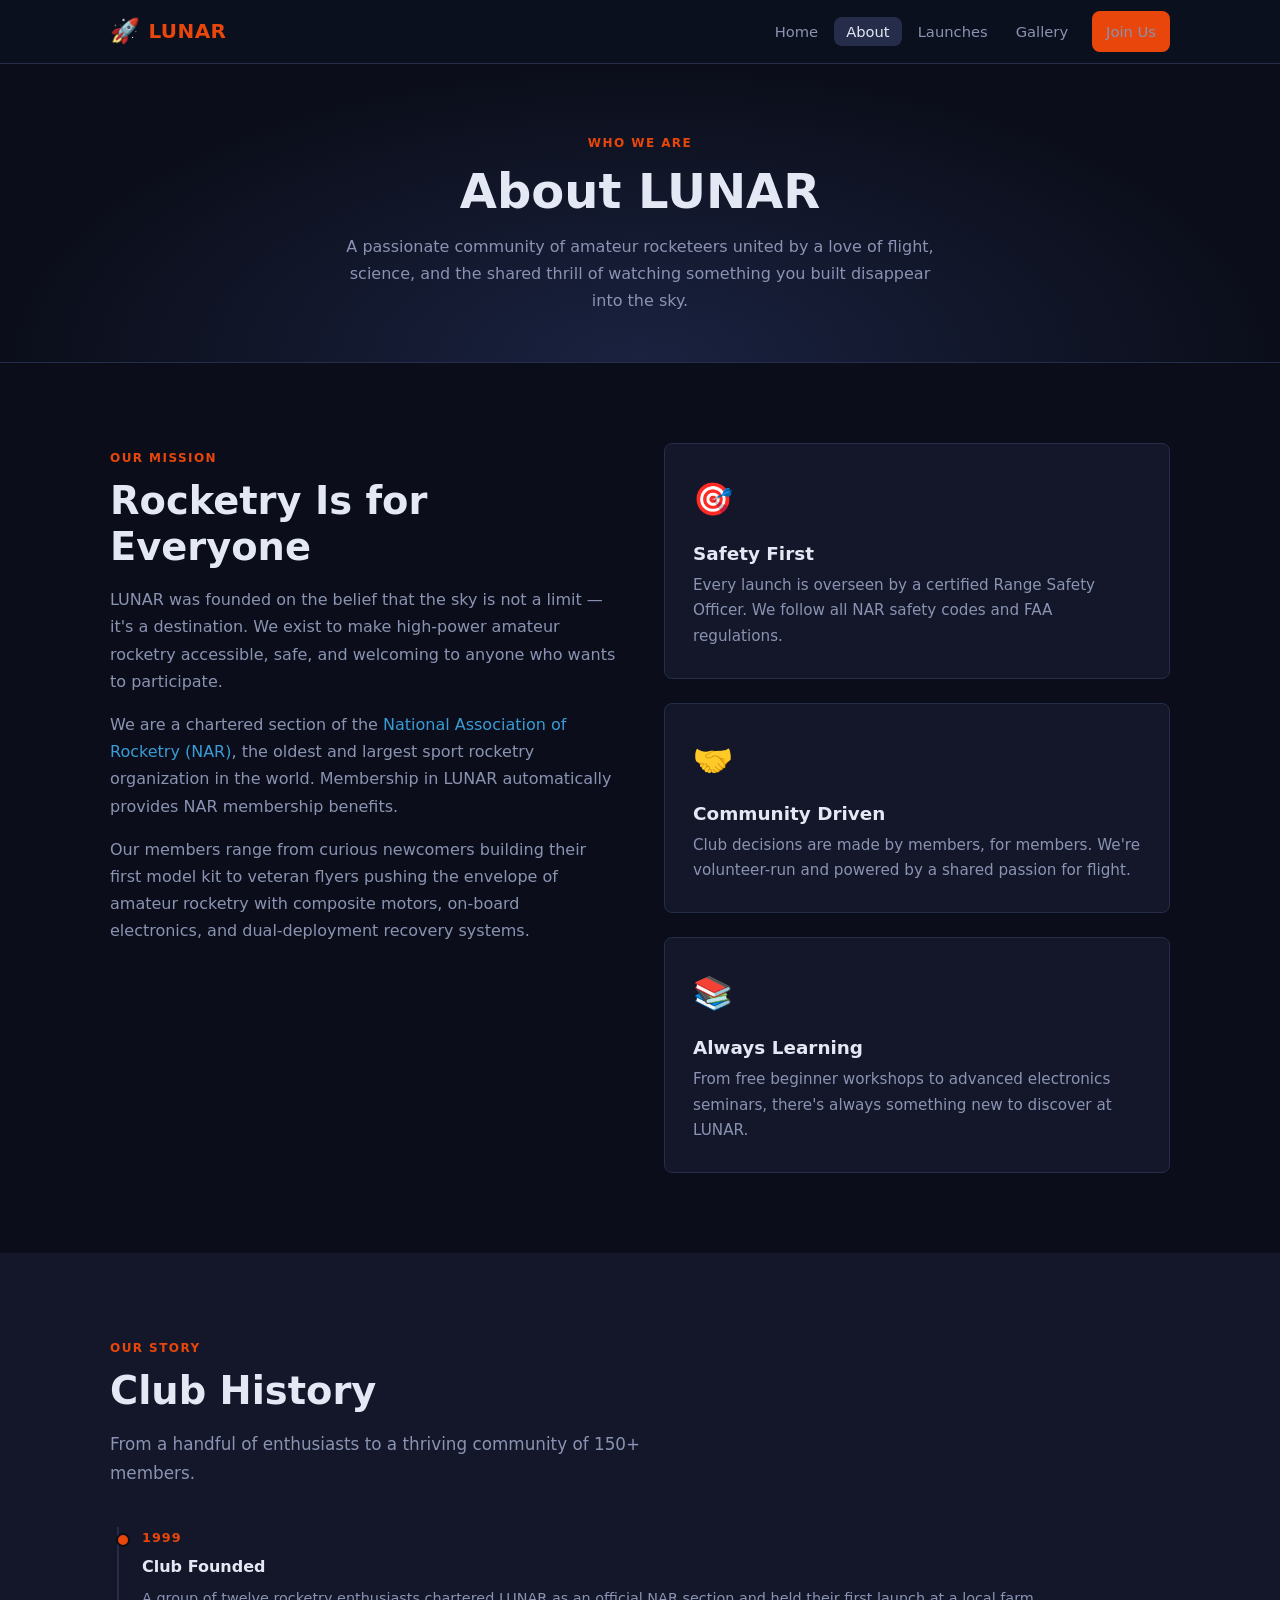
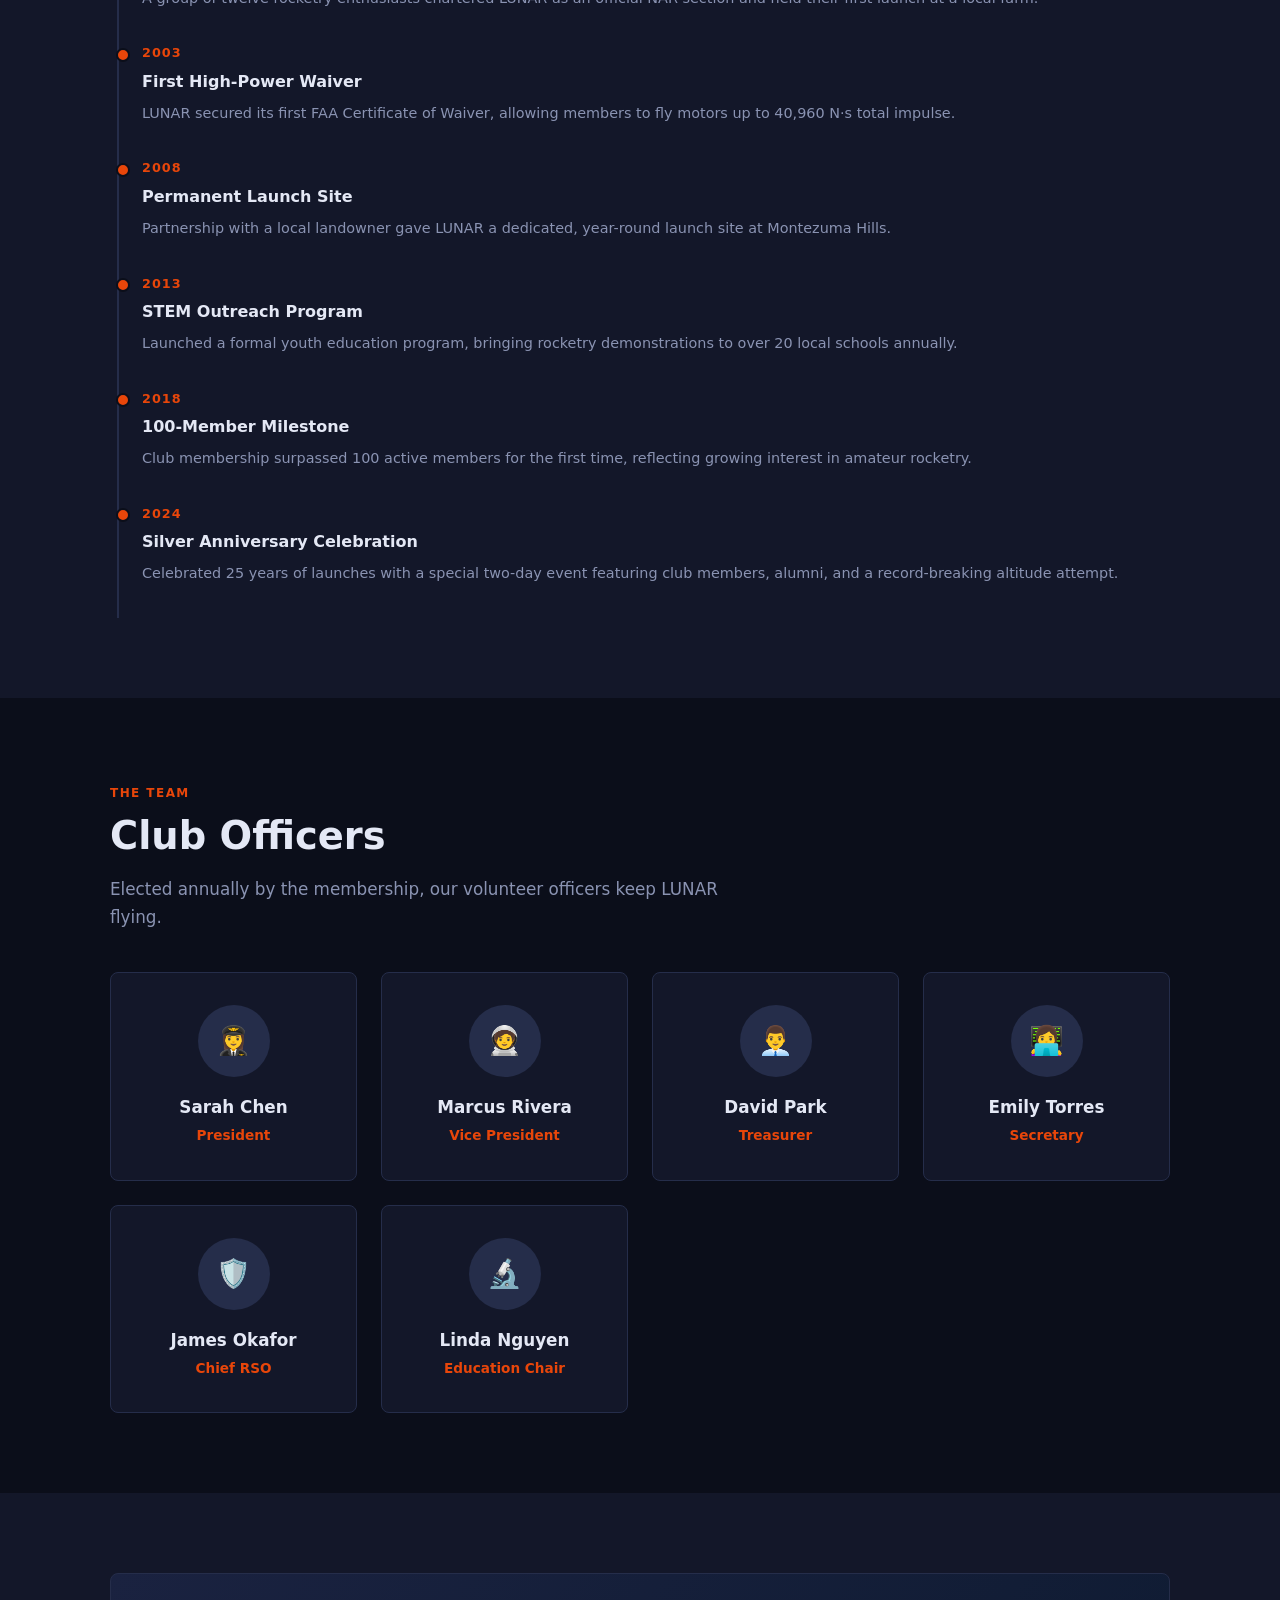
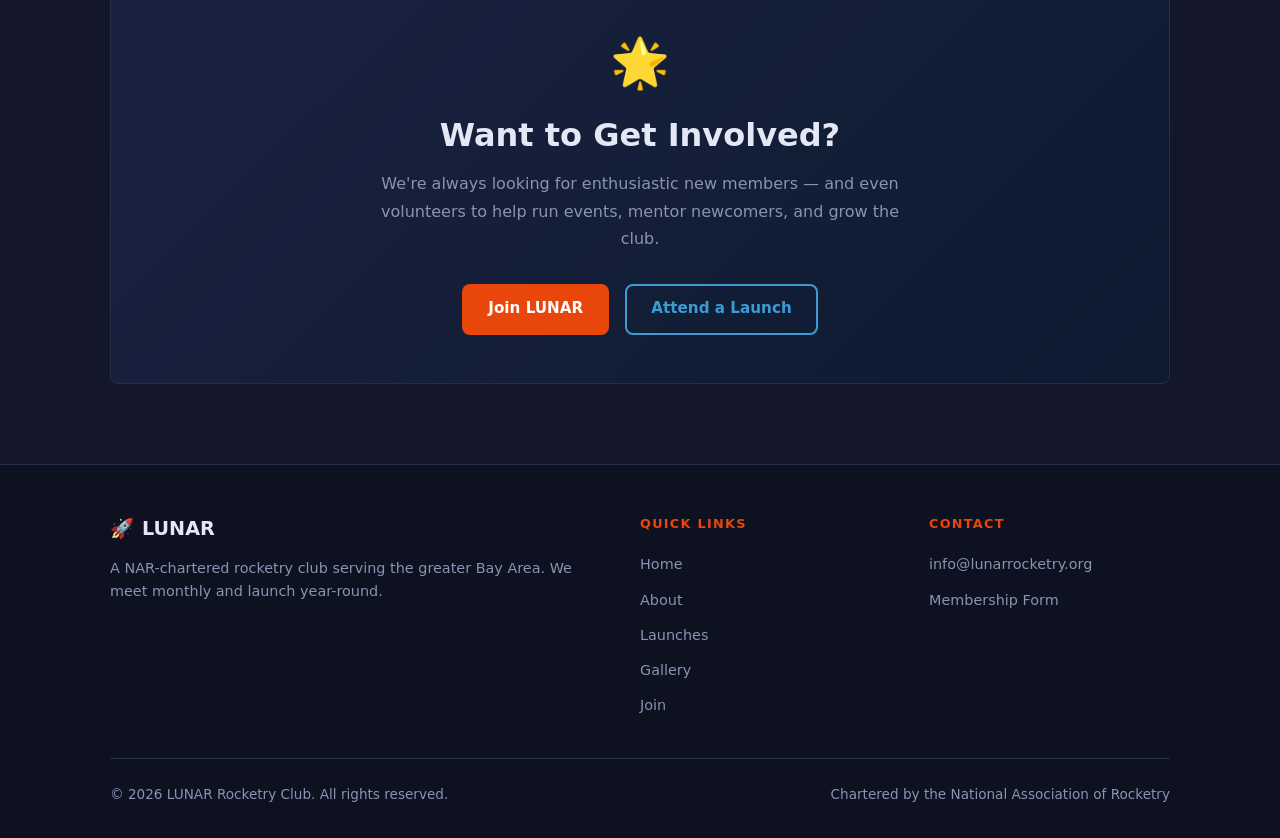
==== about.html @ 031c2997 "Add complete GitHub Pages website for LUNAR rocketry club Agent-Logs-Url: https://github.com/Fremont" ====
<!DOCTYPE html>
<html lang="en">
<head>
  <meta charset="UTF-8" />
  <meta name="viewport" content="width=device-width, initial-scale=1.0" />
  <title>About – LUNAR Rocketry Club</title>
  <meta name="description" content="Learn about the history, mission, and leadership of LUNAR, a NAR-chartered amateur rocketry club." />
  <link rel="stylesheet" href="css/style.css" />
</head>
<body>

<!-- ===== Navigation ===== -->
<nav class="nav" role="navigation" aria-label="Main navigation">
  <div class="container nav__inner">
    <a href="index.html" class="nav__logo">
      <span class="nav__logo-icon">🚀</span>
      <span>LUN<span>AR</span></span>
    </a>
    <button class="nav__hamburger" aria-label="Toggle menu" aria-expanded="false">
      <span></span><span></span><span></span>
    </button>
    <ul class="nav__links" role="list">
      <li><a href="index.html"    class="nav__link">Home</a></li>
      <li><a href="about.html"    class="nav__link nav__link--active">About</a></li>
      <li><a href="launches.html" class="nav__link">Launches</a></li>
      <li><a href="gallery.html"  class="nav__link">Gallery</a></li>
      <li><a href="join.html"     class="nav__link nav__cta btn btn--primary">Join Us</a></li>
    </ul>
  </div>
</nav>

<div class="page-wrapper">

  <!-- ===== Page Header ===== -->
  <header class="page-header">
    <div class="container">
      <p class="section-label">Who We Are</p>
      <h1 class="page-header__title">About LUNAR</h1>
      <p class="page-header__subtitle">
        A passionate community of amateur rocketeers united by a love of flight,
        science, and the shared thrill of watching something you built disappear
        into the sky.
      </p>
    </div>
  </header>

  <!-- ===== Mission ===== -->
  <section class="section">
    <div class="container">
      <div style="display:grid;grid-template-columns:repeat(auto-fit,minmax(280px,1fr));gap:3rem;align-items:start">
        <div>
          <p class="section-label">Our Mission</p>
          <h2 class="section-title">Rocketry Is for Everyone</h2>
          <p style="color:var(--color-muted);margin-bottom:1rem">
            LUNAR was founded on the belief that the sky is not a limit — it's
            a destination. We exist to make high-power amateur rocketry accessible,
            safe, and welcoming to anyone who wants to participate.
          </p>
          <p style="color:var(--color-muted);margin-bottom:1rem">
            We are a chartered section of the
            <a href="https://www.nar.org" target="_blank" rel="noopener">National Association of Rocketry (NAR)</a>,
            the oldest and largest sport rocketry organization in the world.
            Membership in LUNAR automatically provides NAR membership benefits.
          </p>
          <p style="color:var(--color-muted)">
            Our members range from curious newcomers building their first model kit
            to veteran flyers pushing the envelope of amateur rocketry with composite
            motors, on-board electronics, and dual-deployment recovery systems.
          </p>
        </div>
        <div>
          <div class="cards-grid" style="grid-template-columns:1fr">
            <div class="card">
              <div class="card__icon">🎯</div>
              <h3 class="card__title">Safety First</h3>
              <p class="card__text">Every launch is overseen by a certified Range Safety Officer. We follow all NAR safety codes and FAA regulations.</p>
            </div>
            <div class="card">
              <div class="card__icon">🤝</div>
              <h3 class="card__title">Community Driven</h3>
              <p class="card__text">Club decisions are made by members, for members. We're volunteer-run and powered by a shared passion for flight.</p>
            </div>
            <div class="card">
              <div class="card__icon">📚</div>
              <h3 class="card__title">Always Learning</h3>
              <p class="card__text">From free beginner workshops to advanced electronics seminars, there's always something new to discover at LUNAR.</p>
            </div>
          </div>
        </div>
      </div>
    </div>
  </section>

  <!-- ===== History ===== -->
  <section class="section section--alt">
    <div class="container">
      <p class="section-label">Our Story</p>
      <h2 class="section-title">Club History</h2>
      <p class="section-subtitle">From a handful of enthusiasts to a thriving community of 150+ members.</p>

      <div class="timeline">
        <div class="timeline-item">
          <div class="timeline-item__year">1999</div>
          <div class="timeline-item__title">Club Founded</div>
          <div class="timeline-item__text">A group of twelve rocketry enthusiasts chartered LUNAR as an official NAR section and held their first launch at a local farm.</div>
        </div>
        <div class="timeline-item">
          <div class="timeline-item__year">2003</div>
          <div class="timeline-item__title">First High-Power Waiver</div>
          <div class="timeline-item__text">LUNAR secured its first FAA Certificate of Waiver, allowing members to fly motors up to 40,960 N·s total impulse.</div>
        </div>
        <div class="timeline-item">
          <div class="timeline-item__year">2008</div>
          <div class="timeline-item__title">Permanent Launch Site</div>
          <div class="timeline-item__text">Partnership with a local landowner gave LUNAR a dedicated, year-round launch site at Montezuma Hills.</div>
        </div>
        <div class="timeline-item">
          <div class="timeline-item__year">2013</div>
          <div class="timeline-item__title">STEM Outreach Program</div>
          <div class="timeline-item__text">Launched a formal youth education program, bringing rocketry demonstrations to over 20 local schools annually.</div>
        </div>
        <div class="timeline-item">
          <div class="timeline-item__year">2018</div>
          <div class="timeline-item__title">100-Member Milestone</div>
          <div class="timeline-item__text">Club membership surpassed 100 active members for the first time, reflecting growing interest in amateur rocketry.</div>
        </div>
        <div class="timeline-item">
          <div class="timeline-item__year">2024</div>
          <div class="timeline-item__title">Silver Anniversary Celebration</div>
          <div class="timeline-item__text">Celebrated 25 years of launches with a special two-day event featuring club members, alumni, and a record-breaking altitude attempt.</div>
        </div>
      </div>
    </div>
  </section>

  <!-- ===== Leadership ===== -->
  <section class="section">
    <div class="container">
      <p class="section-label">The Team</p>
      <h2 class="section-title">Club Officers</h2>
      <p class="section-subtitle">Elected annually by the membership, our volunteer officers keep LUNAR flying.</p>

      <div class="team-grid">
        <div class="team-card">
          <div class="team-card__avatar">👩‍✈️</div>
          <div class="team-card__name">Sarah Chen</div>
          <div class="team-card__role">President</div>
        </div>
        <div class="team-card">
          <div class="team-card__avatar">🧑‍🚀</div>
          <div class="team-card__name">Marcus Rivera</div>
          <div class="team-card__role">Vice President</div>
        </div>
        <div class="team-card">
          <div class="team-card__avatar">👨‍💼</div>
          <div class="team-card__name">David Park</div>
          <div class="team-card__role">Treasurer</div>
        </div>
        <div class="team-card">
          <div class="team-card__avatar">👩‍💻</div>
          <div class="team-card__name">Emily Torres</div>
          <div class="team-card__role">Secretary</div>
        </div>
        <div class="team-card">
          <div class="team-card__avatar">🛡️</div>
          <div class="team-card__name">James Okafor</div>
          <div class="team-card__role">Chief RSO</div>
        </div>
        <div class="team-card">
          <div class="team-card__avatar">🔬</div>
          <div class="team-card__name">Linda Nguyen</div>
          <div class="team-card__role">Education Chair</div>
        </div>
      </div>
    </div>
  </section>

  <!-- ===== Join CTA ===== -->
  <section class="section section--alt">
    <div class="container">
      <div class="cta-box">
        <div style="font-size:3rem;margin-bottom:0.75rem">🌟</div>
        <h2 class="cta-box__title">Want to Get Involved?</h2>
        <p class="cta-box__text">
          We're always looking for enthusiastic new members — and even volunteers
          to help run events, mentor newcomers, and grow the club.
        </p>
        <div style="display:flex;gap:1rem;justify-content:center;flex-wrap:wrap">
          <a href="join.html"     class="btn btn--primary">Join LUNAR</a>
          <a href="launches.html" class="btn btn--outline">Attend a Launch</a>
        </div>
      </div>
    </div>
  </section>

</div><!-- /.page-wrapper -->

<!-- ===== Footer ===== -->
<footer class="footer">
  <div class="container">
    <div class="footer__grid">
      <div>
        <div class="footer__brand-name">🚀 <span>LUNAR</span></div>
        <p class="footer__brand-desc">
          A NAR-chartered rocketry club serving the greater Bay Area.
          We meet monthly and launch year-round.
        </p>
      </div>
      <div>
        <p class="footer__heading">Quick Links</p>
        <ul class="footer__links">
          <li><a href="index.html"    class="footer__link">Home</a></li>
          <li><a href="about.html"    class="footer__link">About</a></li>
          <li><a href="launches.html" class="footer__link">Launches</a></li>
          <li><a href="gallery.html"  class="footer__link">Gallery</a></li>
          <li><a href="join.html"     class="footer__link">Join</a></li>
        </ul>
      </div>
      <div>
        <p class="footer__heading">Contact</p>
        <ul class="footer__links">
          <li><a href="mailto:info@lunarrocketry.org" class="footer__link">info@lunarrocketry.org</a></li>
          <li><a href="join.html" class="footer__link">Membership Form</a></li>
        </ul>
      </div>
    </div>
    <div class="footer__bottom">
      <p class="footer__copy">&copy; 2026 LUNAR Rocketry Club. All rights reserved.</p>
      <p class="footer__nar">Chartered by the <a href="https://www.nar.org" target="_blank" rel="noopener">National Association of Rocketry</a></p>
    </div>
  </div>
</footer>

<script src="js/main.js"></script>
</body>
</html>
---- css/style.css ----
/* =====================================================
   LUNAR Rocketry Club – Main Stylesheet
   ===================================================== */

/* ---------- CSS Custom Properties ---------- */
:root {
  --color-bg: #0b0e1a;
  --color-bg-card: #131729;
  --color-bg-nav: #0d1120;
  --color-accent: #e8460a;
  --color-accent-light: #ff6a35;
  --color-sky: #3a9bd5;
  --color-text: #e4e8f5;
  --color-muted: #8a93b2;
  --color-border: #252d4a;
  --font-heading: 'Segoe UI', system-ui, sans-serif;
  --font-body: 'Segoe UI', system-ui, sans-serif;
  --nav-height: 64px;
  --max-width: 1100px;
  --radius: 8px;
  --transition: 0.25s ease;
}

/* ---------- Reset & Base ---------- */
*, *::before, *::after { box-sizing: border-box; margin: 0; padding: 0; }

html { scroll-behavior: smooth; }

body {
  background: var(--color-bg);
  color: var(--color-text);
  font-family: var(--font-body);
  line-height: 1.7;
  font-size: 1rem;
}

img { display: block; max-width: 100%; }
a { color: var(--color-sky); text-decoration: none; transition: color var(--transition); }
a:hover { color: var(--color-accent-light); }
ul { list-style: none; }

h1, h2, h3, h4 {
  font-family: var(--font-heading);
  line-height: 1.2;
  font-weight: 700;
}

/* ---------- Utility ---------- */
.container { max-width: var(--max-width); margin-inline: auto; padding-inline: 1.25rem; }
.sr-only { position: absolute; width: 1px; height: 1px; overflow: hidden; clip: rect(0,0,0,0); white-space: nowrap; }
.section { padding: 5rem 0; }
.section--alt { background: var(--color-bg-card); }

.section-label {
  display: inline-block;
  font-size: 0.75rem;
  font-weight: 700;
  letter-spacing: 0.12em;
  text-transform: uppercase;
  color: var(--color-accent);
  margin-bottom: 0.6rem;
}

.section-title {
  font-size: clamp(1.6rem, 4vw, 2.4rem);
  margin-bottom: 1rem;
}

.section-subtitle {
  font-size: 1.05rem;
  color: var(--color-muted);
  max-width: 620px;
  margin-bottom: 2.5rem;
}

/* ---------- Buttons ---------- */
.btn {
  display: inline-flex;
  align-items: center;
  gap: 0.4rem;
  padding: 0.65rem 1.5rem;
  border-radius: var(--radius);
  font-weight: 600;
  font-size: 0.95rem;
  transition: background var(--transition), color var(--transition), transform var(--transition);
  cursor: pointer;
  border: 2px solid transparent;
}

.btn--primary {
  background: var(--color-accent);
  color: #fff;
}
.btn--primary:hover { background: var(--color-accent-light); color: #fff; transform: translateY(-2px); }

.btn--outline {
  border-color: var(--color-sky);
  color: var(--color-sky);
  background: transparent;
}
.btn--outline:hover { background: var(--color-sky); color: var(--color-bg); transform: translateY(-2px); }

/* ---------- Navigation ---------- */
.nav {
  position: fixed;
  top: 0; left: 0; right: 0;
  height: var(--nav-height);
  background: rgba(13, 17, 32, 0.92);
  backdrop-filter: blur(10px);
  -webkit-backdrop-filter: blur(10px);
  border-bottom: 1px solid var(--color-border);
  z-index: 1000;
  display: flex;
  align-items: center;
}

.nav__inner {
  display: flex;
  align-items: center;
  justify-content: space-between;
  width: 100%;
}

.nav__logo {
  display: flex;
  align-items: center;
  gap: 0.5rem;
  font-weight: 800;
  font-size: 1.25rem;
  color: var(--color-text);
  letter-spacing: 0.02em;
}

.nav__logo-icon { font-size: 1.5rem; }
.nav__logo span { color: var(--color-accent); }

.nav__links {
  display: flex;
  gap: 0.25rem;
  align-items: center;
}

.nav__link {
  color: var(--color-muted);
  padding: 0.4rem 0.75rem;
  border-radius: var(--radius);
  font-size: 0.92rem;
  font-weight: 500;
  transition: color var(--transition), background var(--transition);
}
.nav__link:hover, .nav__link--active {
  color: var(--color-text);
  background: var(--color-border);
}

.nav__cta { margin-left: 0.5rem; }

.nav__hamburger {
  display: none;
  flex-direction: column;
  gap: 5px;
  background: none;
  border: none;
  cursor: pointer;
  padding: 0.5rem;
}
.nav__hamburger span {
  display: block;
  width: 22px;
  height: 2px;
  background: var(--color-text);
  border-radius: 2px;
  transition: transform var(--transition), opacity var(--transition);
}

.nav__hamburger.open span:nth-child(1) { transform: translateY(7px) rotate(45deg); }
.nav__hamburger.open span:nth-child(2) { opacity: 0; }
.nav__hamburger.open span:nth-child(3) { transform: translateY(-7px) rotate(-45deg); }

@media (max-width: 768px) {
  .nav__hamburger { display: flex; }
  .nav__links {
    display: none;
    position: absolute;
    top: var(--nav-height);
    left: 0; right: 0;
    background: var(--color-bg-nav);
    border-bottom: 1px solid var(--color-border);
    flex-direction: column;
    padding: 1rem;
    gap: 0.25rem;
  }
  .nav__links.open { display: flex; }
  .nav__link { width: 100%; padding: 0.65rem 1rem; }
  .nav__cta { margin-left: 0; width: 100%; text-align: center; }
}

/* ---------- Page wrapper ---------- */
.page-wrapper { padding-top: var(--nav-height); }

/* ---------- Hero ---------- */
.hero {
  position: relative;
  display: flex;
  align-items: center;
  min-height: calc(100vh - var(--nav-height));
  overflow: hidden;
  background: radial-gradient(ellipse at 60% 40%, #1a2240 0%, var(--color-bg) 70%);
}

.hero__stars {
  position: absolute;
  inset: 0;
  background-image:
    radial-gradient(1px 1px at 10% 15%, rgba(255,255,255,0.8) 0%, transparent 0%),
    radial-gradient(1px 1px at 25% 50%, rgba(255,255,255,0.6) 0%, transparent 0%),
    radial-gradient(1.5px 1.5px at 40% 10%, rgba(255,255,255,0.9) 0%, transparent 0%),
    radial-gradient(1px 1px at 55% 70%, rgba(255,255,255,0.7) 0%, transparent 0%),
    radial-gradient(1px 1px at 70% 30%, rgba(255,255,255,0.5) 0%, transparent 0%),
    radial-gradient(1.5px 1.5px at 80% 60%, rgba(255,255,255,0.8) 0%, transparent 0%),
    radial-gradient(1px 1px at 90% 20%, rgba(255,255,255,0.6) 0%, transparent 0%),
    radial-gradient(1px 1px at 15% 80%, rgba(255,255,255,0.5) 0%, transparent 0%),
    radial-gradient(1px 1px at 48% 88%, rgba(255,255,255,0.7) 0%, transparent 0%),
    radial-gradient(1px 1px at 65% 5%, rgba(255,255,255,0.9) 0%, transparent 0%),
    radial-gradient(1.5px 1.5px at 33% 35%, rgba(200,220,255,0.8) 0%, transparent 0%),
    radial-gradient(1px 1px at 75% 85%, rgba(255,255,255,0.6) 0%, transparent 0%);
  pointer-events: none;
}

.hero__content {
  position: relative;
  z-index: 1;
  max-width: 650px;
}

.hero__eyebrow {
  display: inline-flex;
  align-items: center;
  gap: 0.5rem;
  font-size: 0.85rem;
  font-weight: 600;
  letter-spacing: 0.1em;
  text-transform: uppercase;
  color: var(--color-accent);
  margin-bottom: 1.25rem;
}

.hero__title {
  font-size: clamp(2.4rem, 7vw, 4.5rem);
  font-weight: 900;
  line-height: 1.05;
  margin-bottom: 1.25rem;
}

.hero__title .highlight {
  background: linear-gradient(135deg, var(--color-accent), var(--color-sky));
  -webkit-background-clip: text;
  -webkit-text-fill-color: transparent;
  background-clip: text;
}

.hero__desc {
  font-size: 1.15rem;
  color: var(--color-muted);
  margin-bottom: 2rem;
  max-width: 520px;
}

.hero__actions { display: flex; gap: 1rem; flex-wrap: wrap; }

.hero__rocket {
  position: absolute;
  right: 5%;
  bottom: 10%;
  font-size: clamp(6rem, 15vw, 12rem);
  opacity: 0.12;
  animation: float 6s ease-in-out infinite;
  user-select: none;
  pointer-events: none;
}

@keyframes float {
  0%, 100% { transform: translateY(0) rotate(-15deg); }
  50% { transform: translateY(-30px) rotate(-15deg); }
}

/* ---------- Stats Bar ---------- */
.stats-bar {
  background: var(--color-bg-card);
  border-top: 1px solid var(--color-border);
  border-bottom: 1px solid var(--color-border);
  padding: 2.25rem 0;
}

.stats-bar__grid {
  display: grid;
  grid-template-columns: repeat(auto-fit, minmax(150px, 1fr));
  gap: 1.5rem;
  text-align: center;
}

.stat__number {
  font-size: 2.2rem;
  font-weight: 800;
  color: var(--color-accent);
  line-height: 1;
}

.stat__label {
  font-size: 0.85rem;
  color: var(--color-muted);
  margin-top: 0.25rem;
  text-transform: uppercase;
  letter-spacing: 0.08em;
}

/* ---------- Cards ---------- */
.cards-grid {
  display: grid;
  grid-template-columns: repeat(auto-fit, minmax(280px, 1fr));
  gap: 1.5rem;
}

.card {
  background: var(--color-bg-card);
  border: 1px solid var(--color-border);
  border-radius: var(--radius);
  padding: 1.75rem;
  transition: border-color var(--transition), transform var(--transition);
}

.card:hover { border-color: var(--color-accent); transform: translateY(-4px); }

.card__icon {
  font-size: 2rem;
  margin-bottom: 1rem;
}

.card__title {
  font-size: 1.15rem;
  margin-bottom: 0.5rem;
}

.card__text { color: var(--color-muted); font-size: 0.95rem; }

/* ---------- Events / Launch List ---------- */
.event-list { display: flex; flex-direction: column; gap: 1rem; }

.event-item {
  display: flex;
  gap: 1.25rem;
  background: var(--color-bg-card);
  border: 1px solid var(--color-border);
  border-radius: var(--radius);
  padding: 1.25rem 1.5rem;
  transition: border-color var(--transition);
}
.event-item:hover { border-color: var(--color-sky); }

.event-item__date {
  min-width: 60px;
  text-align: center;
  background: var(--color-border);
  border-radius: var(--radius);
  padding: 0.5rem 0.75rem;
  display: flex;
  flex-direction: column;
  align-items: center;
  justify-content: center;
}

.event-item__month {
  font-size: 0.7rem;
  font-weight: 700;
  letter-spacing: 0.1em;
  text-transform: uppercase;
  color: var(--color-accent);
}
.event-item__day {
  font-size: 1.75rem;
  font-weight: 800;
  line-height: 1;
  color: var(--color-text);
}

.event-item__body { flex: 1; }
.event-item__title { font-size: 1.05rem; font-weight: 600; margin-bottom: 0.25rem; }
.event-item__meta { font-size: 0.87rem; color: var(--color-muted); display: flex; gap: 1rem; flex-wrap: wrap; }

.badge {
  display: inline-block;
  padding: 0.18rem 0.65rem;
  border-radius: 999px;
  font-size: 0.75rem;
  font-weight: 600;
  letter-spacing: 0.05em;
}
.badge--green { background: rgba(34,197,94,0.15); color: #4ade80; }
.badge--blue  { background: rgba(58,155,213,0.15); color: #60b4e8; }
.badge--orange{ background: rgba(232,70,10,0.15);  color: var(--color-accent-light); }
.badge--gray  { background: rgba(138,147,178,0.15); color: var(--color-muted); }

/* ---------- Team Grid ---------- */
.team-grid {
  display: grid;
  grid-template-columns: repeat(auto-fit, minmax(200px, 1fr));
  gap: 1.5rem;
}

.team-card {
  background: var(--color-bg-card);
  border: 1px solid var(--color-border);
  border-radius: var(--radius);
  padding: 2rem 1.5rem;
  text-align: center;
  transition: border-color var(--transition), transform var(--transition);
}
.team-card:hover { border-color: var(--color-sky); transform: translateY(-4px); }

.team-card__avatar {
  width: 72px; height: 72px;
  border-radius: 50%;
  background: var(--color-border);
  margin: 0 auto 1rem;
  display: flex;
  align-items: center;
  justify-content: center;
  font-size: 1.75rem;
}

.team-card__name { font-size: 1.05rem; font-weight: 700; margin-bottom: 0.2rem; }
.team-card__role { font-size: 0.85rem; color: var(--color-accent); font-weight: 600; }

/* ---------- Gallery ---------- */
.gallery-grid {
  display: grid;
  grid-template-columns: repeat(auto-fill, minmax(260px, 1fr));
  gap: 1rem;
}

.gallery-item {
  aspect-ratio: 4/3;
  background: var(--color-bg-card);
  border: 1px solid var(--color-border);
  border-radius: var(--radius);
  overflow: hidden;
  display: flex;
  align-items: center;
  justify-content: center;
  font-size: 3rem;
  color: var(--color-border);
  transition: border-color var(--transition);
}
.gallery-item:hover { border-color: var(--color-sky); }

/* ---------- Join / CTA ---------- */
.cta-box {
  background: linear-gradient(135deg, #1a2240 0%, #0d1a30 100%);
  border: 1px solid var(--color-border);
  border-radius: var(--radius);
  padding: 3rem 2.5rem;
  text-align: center;
}

.cta-box__title { font-size: clamp(1.5rem, 4vw, 2rem); margin-bottom: 1rem; }
.cta-box__text { color: var(--color-muted); margin-bottom: 2rem; max-width: 540px; margin-inline: auto; }

/* ---------- Form ---------- */
.form { display: flex; flex-direction: column; gap: 1.25rem; max-width: 560px; }

.form-group { display: flex; flex-direction: column; gap: 0.4rem; }
.form-label { font-size: 0.9rem; font-weight: 600; color: var(--color-text); }

.form-input, .form-select, .form-textarea {
  background: var(--color-bg-card);
  border: 1px solid var(--color-border);
  border-radius: var(--radius);
  padding: 0.65rem 1rem;
  color: var(--color-text);
  font-family: inherit;
  font-size: 0.95rem;
  transition: border-color var(--transition);
  width: 100%;
}

.form-input:focus, .form-select:focus, .form-textarea:focus {
  outline: none;
  border-color: var(--color-sky);
}

.form-textarea { resize: vertical; min-height: 120px; }
.form-select option { background: var(--color-bg-card); }

/* ---------- Page Header ---------- */
.page-header {
  padding: 4rem 0 3rem;
  background: radial-gradient(ellipse at 50% 100%, #1a2240 0%, var(--color-bg) 70%);
  text-align: center;
  border-bottom: 1px solid var(--color-border);
}
.page-header__title { font-size: clamp(2rem, 5vw, 3rem); margin-bottom: 0.75rem; }
.page-header__subtitle { color: var(--color-muted); max-width: 600px; margin-inline: auto; }

/* ---------- Accordion ---------- */
.accordion { border: 1px solid var(--color-border); border-radius: var(--radius); overflow: hidden; }
.accordion-item { border-bottom: 1px solid var(--color-border); }
.accordion-item:last-child { border-bottom: none; }

.accordion-header {
  width: 100%;
  background: var(--color-bg-card);
  border: none;
  padding: 1.1rem 1.5rem;
  display: flex;
  align-items: center;
  justify-content: space-between;
  cursor: pointer;
  color: var(--color-text);
  font-family: inherit;
  font-size: 1rem;
  font-weight: 600;
  text-align: left;
  transition: background var(--transition);
}
.accordion-header:hover { background: var(--color-border); }

.accordion-icon {
  font-size: 1.25rem;
  transition: transform var(--transition);
  flex-shrink: 0;
}
.accordion-item.open .accordion-icon { transform: rotate(45deg); }

.accordion-body {
  display: none;
  padding: 1rem 1.5rem 1.25rem;
  background: var(--color-bg);
  color: var(--color-muted);
  font-size: 0.95rem;
}
.accordion-item.open .accordion-body { display: block; }

/* ---------- Timeline ---------- */
.timeline { position: relative; padding-left: 2rem; }
.timeline::before {
  content: '';
  position: absolute;
  left: 7px; top: 0; bottom: 0;
  width: 2px;
  background: var(--color-border);
}

.timeline-item { position: relative; padding-bottom: 2rem; }
.timeline-item::before {
  content: '';
  position: absolute;
  left: -1.65rem;
  top: 0.35rem;
  width: 14px; height: 14px;
  border-radius: 50%;
  background: var(--color-accent);
  border: 2px solid var(--color-bg);
}
.timeline-item__year {
  font-size: 0.8rem;
  font-weight: 700;
  color: var(--color-accent);
  letter-spacing: 0.08em;
  text-transform: uppercase;
  margin-bottom: 0.25rem;
}
.timeline-item__title { font-size: 1rem; font-weight: 700; margin-bottom: 0.35rem; }
.timeline-item__text { color: var(--color-muted); font-size: 0.9rem; }

/* ---------- Footer ---------- */
.footer {
  background: var(--color-bg-nav);
  border-top: 1px solid var(--color-border);
  padding: 3rem 0 2rem;
}

.footer__grid {
  display: grid;
  grid-template-columns: 2fr 1fr 1fr;
  gap: 3rem;
  margin-bottom: 2.5rem;
}

@media (max-width: 700px) {
  .footer__grid { grid-template-columns: 1fr; gap: 2rem; }
}

.footer__brand-name {
  display: flex;
  align-items: center;
  gap: 0.5rem;
  font-weight: 800;
  font-size: 1.2rem;
  color: var(--color-text);
  margin-bottom: 0.75rem;
}

.footer__brand-desc { color: var(--color-muted); font-size: 0.9rem; line-height: 1.6; }

.footer__heading {
  font-size: 0.8rem;
  font-weight: 700;
  letter-spacing: 0.1em;
  text-transform: uppercase;
  color: var(--color-accent);
  margin-bottom: 1rem;
}

.footer__links { display: flex; flex-direction: column; gap: 0.5rem; }
.footer__link { color: var(--color-muted); font-size: 0.9rem; transition: color var(--transition); }
.footer__link:hover { color: var(--color-text); }

.footer__bottom {
  border-top: 1px solid var(--color-border);
  padding-top: 1.5rem;
  display: flex;
  align-items: center;
  justify-content: space-between;
  flex-wrap: wrap;
  gap: 0.5rem;
}

.footer__copy { color: var(--color-muted); font-size: 0.85rem; }
.footer__nar { color: var(--color-muted); font-size: 0.85rem; }
.footer__nar a { color: var(--color-muted); }
.footer__nar a:hover { color: var(--color-sky); }

/* ---------- Responsive tweaks ---------- */
@media (max-width: 600px) {
  .hero__actions { flex-direction: column; }
  .hero__rocket { display: none; }
  .event-item { flex-direction: column; gap: 0.75rem; }
  .event-item__date { flex-direction: row; width: max-content; gap: 0.4rem; align-items: baseline; }
  .event-item__month { font-size: 1rem; }
}
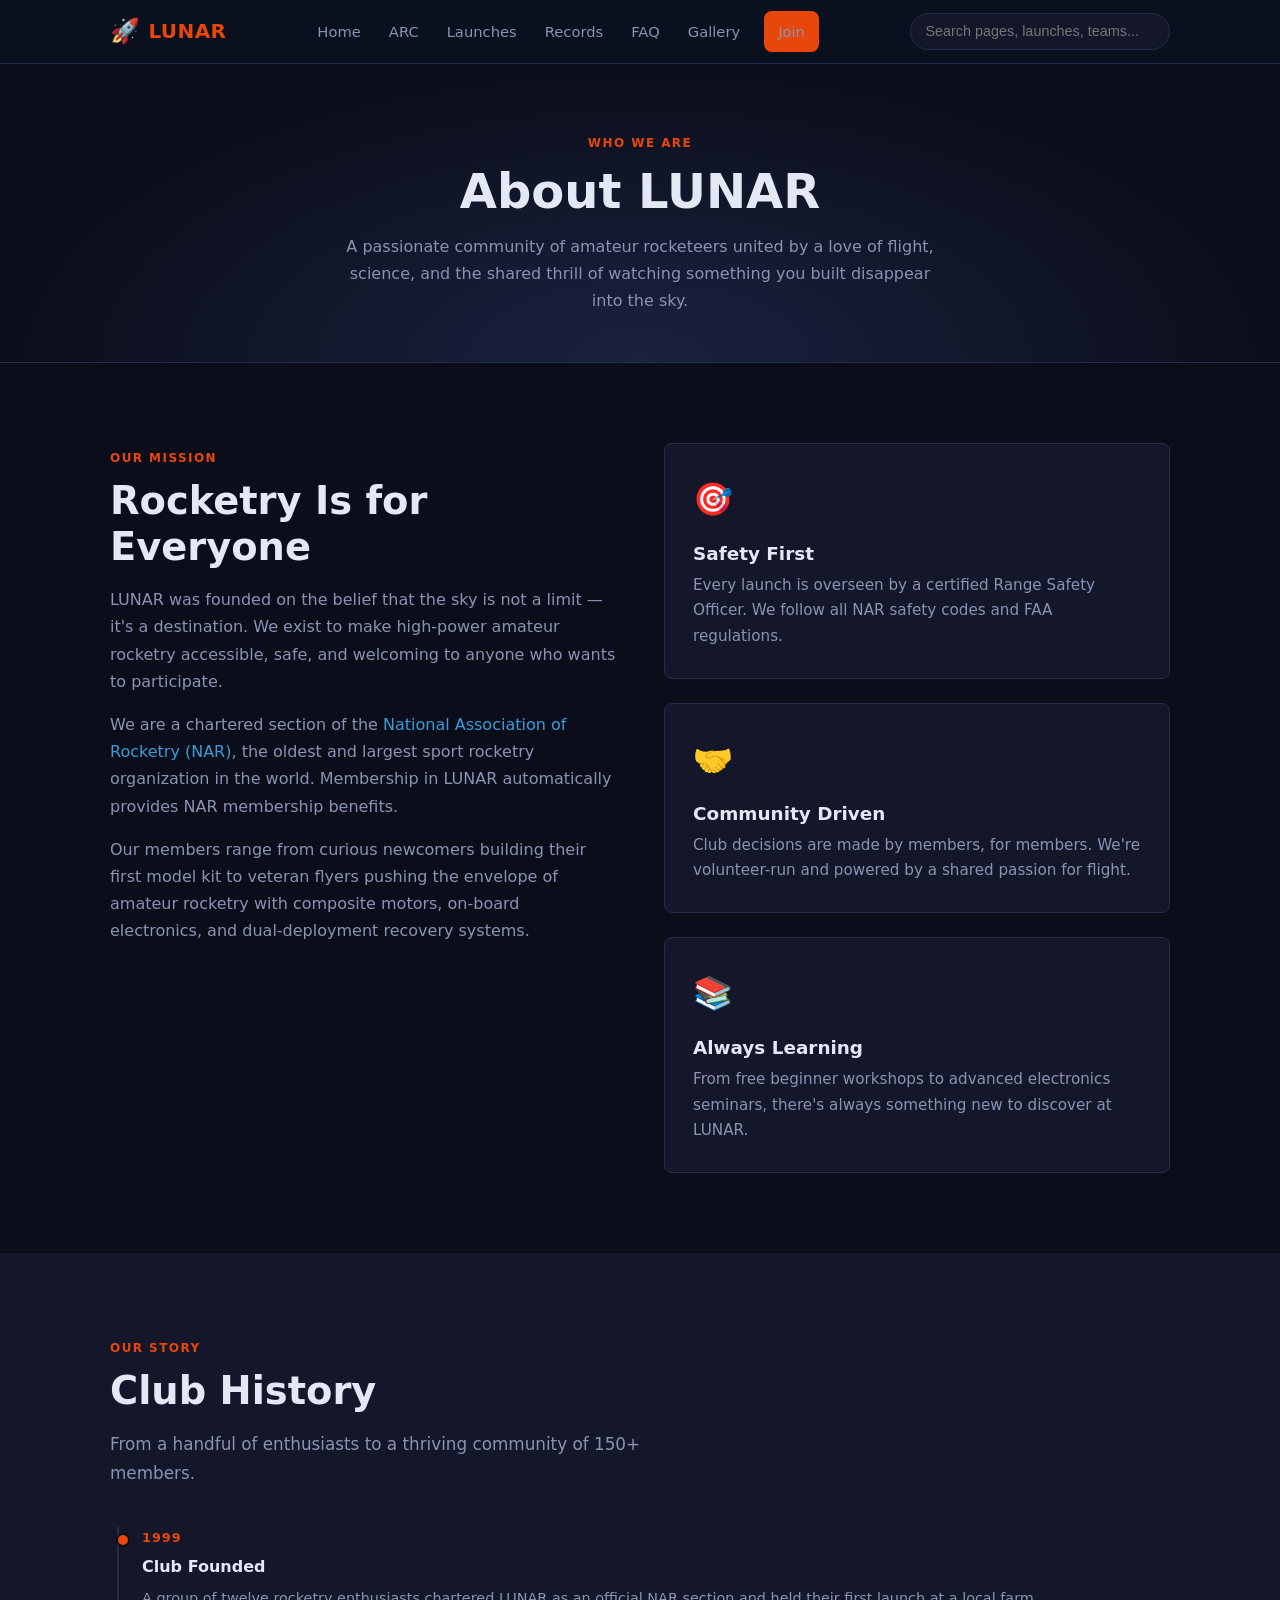
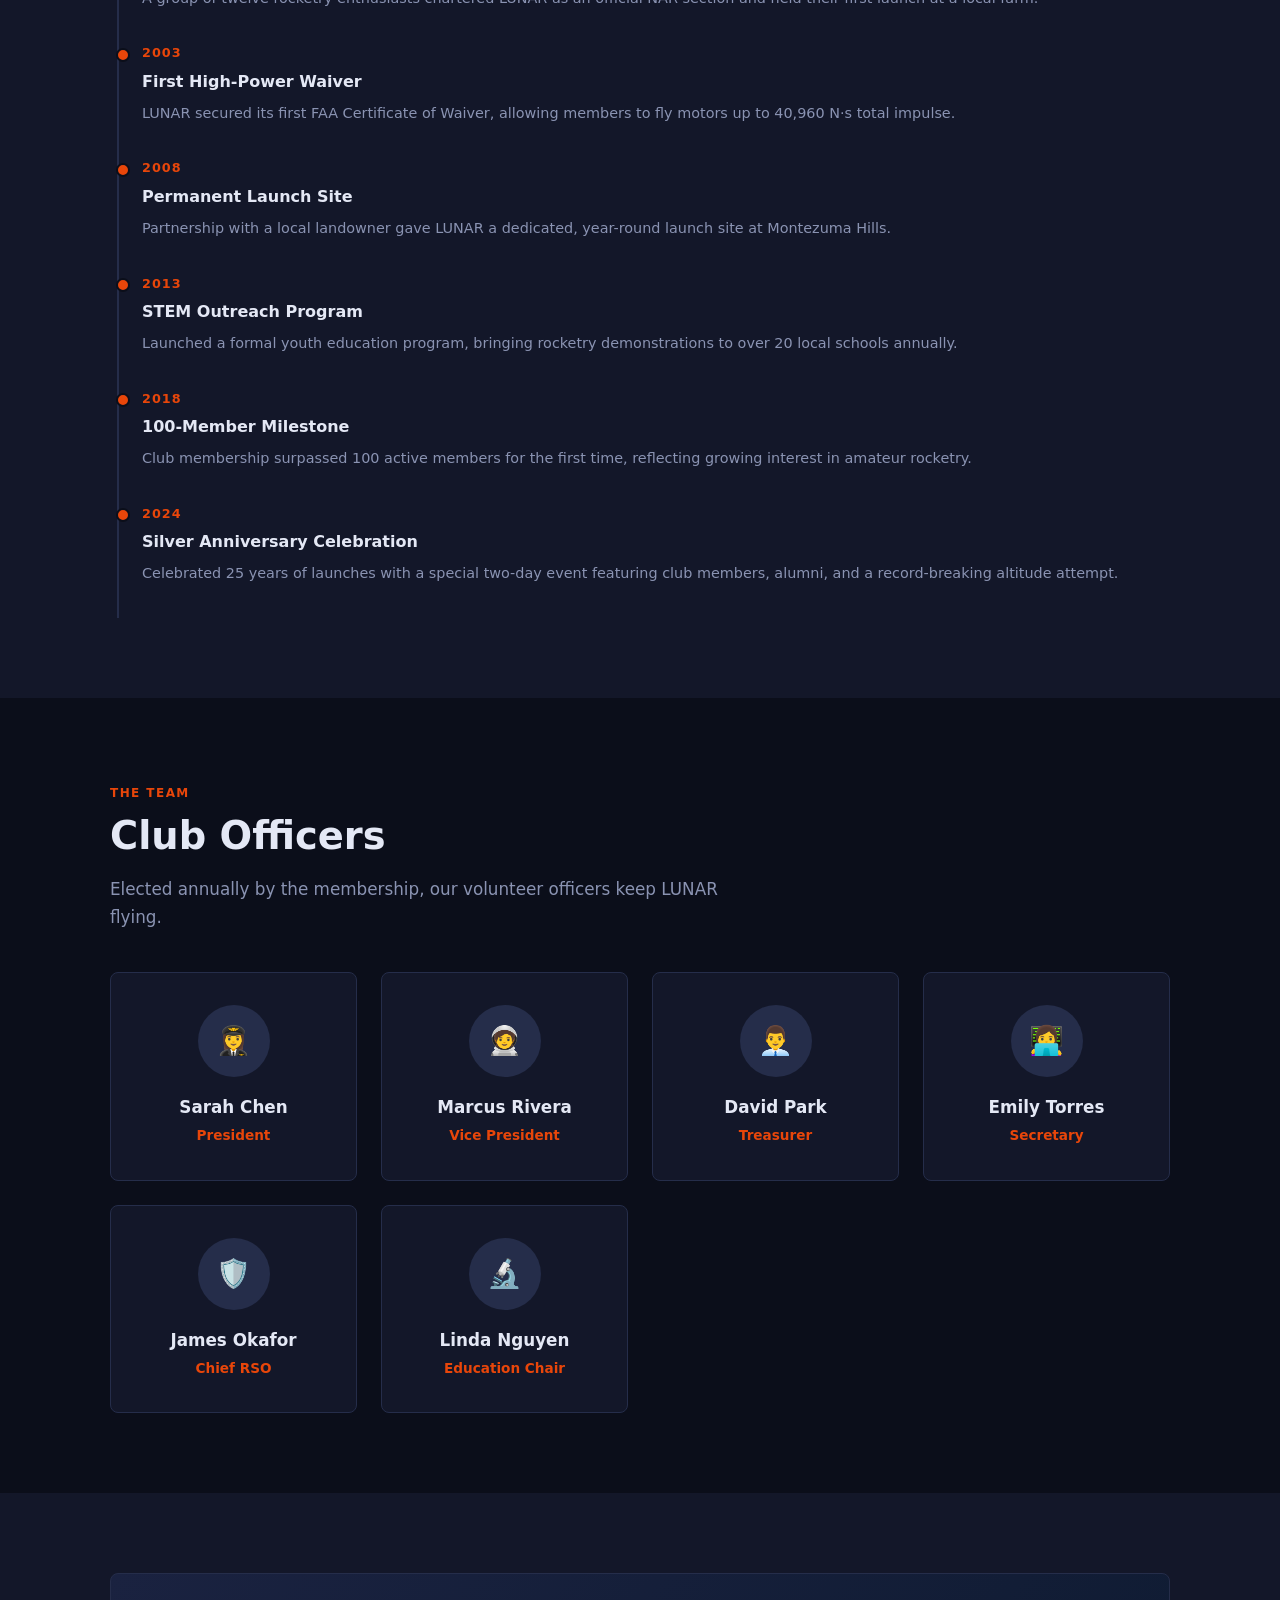
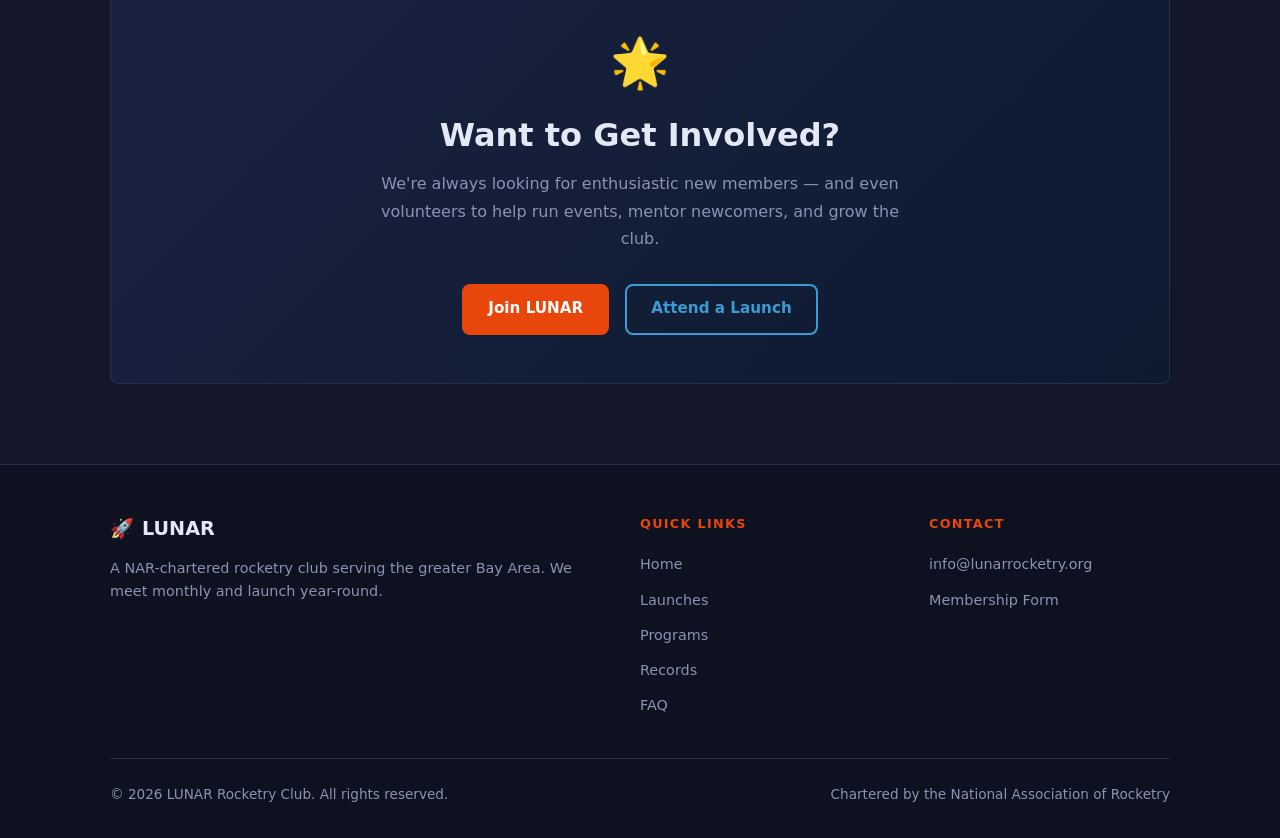
==== commit 365bd6fe: "big update" ====
--- a/about.html
+++ b/about.html
@@ -20,11 +20,13 @@
       <span></span><span></span><span></span>
     </button>
     <ul class="nav__links" role="list">
-      <li><a href="index.html"    class="nav__link">Home</a></li>
-      <li><a href="about.html"    class="nav__link nav__link--active">About</a></li>
+      <li><a href="index.html" class="nav__link">Home</a></li>
       <li><a href="launches.html" class="nav__link">Launches</a></li>
-      <li><a href="gallery.html"  class="nav__link">Gallery</a></li>
-      <li><a href="join.html"     class="nav__link nav__cta btn btn--primary">Join Us</a></li>
+      <li><a href="programs.html" class="nav__link">Programs</a></li>
+      <li><a href="records.html" class="nav__link">Records</a></li>
+      <li><a href="faq.html" class="nav__link">FAQ</a></li>
+      <li><a href="gallery.html" class="nav__link">Gallery</a></li>
+      <li><a href="join.html" class="nav__link nav__cta btn btn--primary">Join</a></li>
     </ul>
   </div>
 </nav>
@@ -209,11 +211,11 @@
       <div>
         <p class="footer__heading">Quick Links</p>
         <ul class="footer__links">
-          <li><a href="index.html"    class="footer__link">Home</a></li>
-          <li><a href="about.html"    class="footer__link">About</a></li>
+          <li><a href="index.html" class="footer__link">Home</a></li>
           <li><a href="launches.html" class="footer__link">Launches</a></li>
-          <li><a href="gallery.html"  class="footer__link">Gallery</a></li>
-          <li><a href="join.html"     class="footer__link">Join</a></li>
+          <li><a href="programs.html" class="footer__link">Programs</a></li>
+          <li><a href="records.html" class="footer__link">Records</a></li>
+          <li><a href="faq.html" class="footer__link">FAQ</a></li>
         </ul>
       </div>
       <div>
--- a/css/style.css
+++ b/css/style.css
@@ -140,6 +140,55 @@
   align-items: center;
 }
 
+.nav__search {
+  position: relative;
+  margin-left: 0.75rem;
+  min-width: 260px;
+}
+
+.nav__search-input {
+  width: 100%;
+  background: var(--color-bg-card);
+  border: 1px solid var(--color-border);
+  border-radius: 999px;
+  color: var(--color-text);
+  padding: 0.6rem 0.9rem;
+  font-size: 0.9rem;
+}
+
+.nav__search-input:focus {
+  outline: none;
+  border-color: var(--color-sky);
+}
+
+.nav__search-results {
+  position: absolute;
+  top: calc(100% + 0.45rem);
+  left: 0;
+  right: 0;
+  background: var(--color-bg-card);
+  border: 1px solid var(--color-border);
+  border-radius: var(--radius);
+  overflow: hidden;
+  box-shadow: 0 18px 30px rgba(0, 0, 0, 0.28);
+  z-index: 20;
+}
+
+.nav__search-item,
+.nav__search-empty {
+  display: block;
+  width: 100%;
+  text-align: left;
+  padding: 0.8rem 0.95rem;
+  background: transparent;
+  border: 0;
+  color: var(--color-text);
+  font: inherit;
+}
+
+.nav__search-item:hover { background: var(--color-border); }
+.nav__search-empty { color: var(--color-muted); }
+
 .nav__link {
   color: var(--color-muted);
   padding: 0.4rem 0.75rem;
@@ -193,6 +242,7 @@
   .nav__links.open { display: flex; }
   .nav__link { width: 100%; padding: 0.65rem 1rem; }
   .nav__cta { margin-left: 0; width: 100%; text-align: center; }
+  .nav__search { width: 100%; margin: 0.75rem 0 0; }
 }
 
 /* ---------- Page wrapper ---------- */
@@ -336,6 +386,15 @@
   margin-bottom: 1rem;
 }
 
+.card__eyebrow {
+  font-size: 0.75rem;
+  font-weight: 700;
+  letter-spacing: 0.1em;
+  text-transform: uppercase;
+  color: var(--color-accent);
+  margin-bottom: 0.5rem;
+}
+
 .card__title {
   font-size: 1.15rem;
   margin-bottom: 0.5rem;
@@ -386,6 +445,7 @@
 .event-item__body { flex: 1; }
 .event-item__title { font-size: 1.05rem; font-weight: 600; margin-bottom: 0.25rem; }
 .event-item__meta { font-size: 0.87rem; color: var(--color-muted); display: flex; gap: 1rem; flex-wrap: wrap; }
+.event-item__text { color: var(--color-muted); font-size: 0.9rem; margin-top: 0.5rem; }
 
 .badge {
   display: inline-block;
@@ -430,6 +490,7 @@
 
 .team-card__name { font-size: 1.05rem; font-weight: 700; margin-bottom: 0.2rem; }
 .team-card__role { font-size: 0.85rem; color: var(--color-accent); font-weight: 600; }
+.team-card__text { color: var(--color-muted); font-size: 0.9rem; margin-top: 0.6rem; }
 
 /* ---------- Gallery ---------- */
 .gallery-grid {
@@ -630,6 +691,228 @@
 .footer__nar a { color: var(--color-muted); }
 .footer__nar a:hover { color: var(--color-sky); }
 
+/* ---------- New Data-Driven Sections ---------- */
+.hero--compact {
+  min-height: 64vh;
+  align-items: flex-end;
+  padding-bottom: 4rem;
+}
+
+.launch-alert {
+  border-bottom: 1px solid var(--color-border);
+  background: rgba(138, 147, 178, 0.12);
+}
+
+.launch-alert--cancelled { background: rgba(232, 70, 10, 0.22); }
+.launch-alert--moved { background: rgba(58, 155, 213, 0.22); }
+
+.launch-alert__inner {
+  padding: 0.8rem 0;
+  display: flex;
+  flex-wrap: wrap;
+  gap: 0.75rem;
+  align-items: baseline;
+}
+
+.launch-alert__inner p { color: #fff; font-size: 0.93rem; }
+
+.two-col {
+  display: grid;
+  grid-template-columns: repeat(auto-fit, minmax(320px, 1fr));
+  gap: 1.5rem;
+  align-items: start;
+}
+
+.launch-ops-grid {
+  display: grid;
+  grid-template-columns: repeat(auto-fit, minmax(260px, 1fr));
+  gap: 1rem;
+  align-items: stretch;
+}
+
+.countdown-card,
+.status-card {
+  background: var(--color-bg-card);
+  border: 1px solid var(--color-border);
+  border-radius: var(--radius);
+  padding: 1.5rem;
+}
+
+.countdown-grid {
+  display: grid;
+  grid-template-columns: repeat(4, minmax(70px, 1fr));
+  gap: 0.8rem;
+  text-align: center;
+  margin-top: 0.65rem;
+}
+
+.countdown-summary {
+  color: var(--color-muted);
+  margin-top: 1rem;
+  font-size: 0.92rem;
+}
+
+.status-card__title {
+  margin-bottom: 0.6rem;
+  font-size: 1.3rem;
+}
+
+.status-card__message { color: var(--color-muted); }
+
+.status-card__meta {
+  margin: 0.9rem 0;
+  display: flex;
+  flex-wrap: wrap;
+  gap: 0.6rem;
+  align-items: center;
+  font-size: 0.86rem;
+}
+
+.status-card__details {
+  display: grid;
+  grid-template-columns: repeat(2, minmax(120px, 1fr));
+  gap: 0.7rem;
+  font-size: 0.9rem;
+}
+
+.status-card__details dt {
+  color: var(--color-muted);
+  font-size: 0.78rem;
+  text-transform: uppercase;
+  letter-spacing: 0.08em;
+}
+
+.status-card__details dd {
+  margin-top: 0.25rem;
+  font-weight: 600;
+}
+
+.resource-link {
+  display: inline-block;
+  margin-top: 0.8rem;
+  color: var(--color-sky);
+  font-weight: 600;
+  font-size: 0.9rem;
+}
+
+.leader-row {
+  background: var(--color-bg-card);
+  border: 1px solid var(--color-border);
+  border-radius: var(--radius);
+  padding: 0.9rem 1rem;
+  display: grid;
+  grid-template-columns: auto 1fr auto;
+  gap: 0.8rem;
+  align-items: center;
+}
+
+.leader-row + .leader-row { margin-top: 0.7rem; }
+
+.leader-row__rank {
+  min-width: 2.5rem;
+  text-align: center;
+  font-weight: 800;
+  color: var(--color-accent);
+}
+
+.leader-row__name { font-size: 1rem; }
+.leader-row__meta { color: var(--color-muted); font-size: 0.84rem; }
+.leader-row__record { font-size: 0.88rem; font-weight: 700; color: var(--color-sky); text-align: right; }
+
+.record-card {
+  background: var(--color-bg-card);
+  border: 1px solid var(--color-border);
+  border-radius: var(--radius);
+  padding: 1rem 1.1rem;
+  display: grid;
+  grid-template-columns: auto 1fr;
+  gap: 1rem;
+  align-items: center;
+}
+
+.record-card + .record-card { margin-top: 0.8rem; }
+
+.record-card__class {
+  width: 3rem;
+  height: 3rem;
+  border-radius: 50%;
+  display: flex;
+  align-items: center;
+  justify-content: center;
+  background: linear-gradient(135deg, rgba(232,70,10,0.2), rgba(58,155,213,0.2));
+  color: var(--color-text);
+  font-weight: 800;
+  font-size: 1.1rem;
+}
+
+.record-card__title {
+  font-size: 1rem;
+  margin-bottom: 0.2rem;
+}
+
+.record-card__altitude {
+  font-size: 1.25rem;
+  font-weight: 800;
+  color: var(--color-accent-light);
+}
+
+.record-card__meta {
+  color: var(--color-muted);
+  font-size: 0.84rem;
+  margin-top: 0.2rem;
+}
+
+.lost-grid {
+  display: grid;
+  grid-template-columns: repeat(auto-fit, minmax(240px, 1fr));
+  gap: 1rem;
+}
+
+.site-grid {
+  display: grid;
+  grid-template-columns: repeat(auto-fit, minmax(240px, 1fr));
+  gap: 1rem;
+}
+
+.lost-item {
+  background: var(--color-bg-card);
+  border: 1px solid var(--color-border);
+  border-radius: var(--radius);
+  padding: 1rem;
+}
+
+.lost-item__head {
+  display: flex;
+  justify-content: space-between;
+  align-items: center;
+  gap: 0.5rem;
+  margin-bottom: 0.7rem;
+}
+
+.lost-item__status {
+  font-size: 0.78rem;
+  color: var(--color-muted);
+  letter-spacing: 0.05em;
+  text-transform: uppercase;
+}
+
+.lost-item__title { font-size: 1.05rem; margin-bottom: 0.35rem; }
+.lost-item__meta,
+.lost-item__text { color: var(--color-muted); font-size: 0.88rem; }
+
+.program-points {
+  margin-top: 0.8rem;
+  padding-left: 1rem;
+  display: grid;
+  gap: 0.4rem;
+}
+
+.program-points li {
+  list-style: disc;
+  color: var(--color-muted);
+  font-size: 0.9rem;
+}
+
 /* ---------- Responsive tweaks ---------- */
 @media (max-width: 600px) {
   .hero__actions { flex-direction: column; }
@@ -637,4 +920,7 @@
   .event-item { flex-direction: column; gap: 0.75rem; }
   .event-item__date { flex-direction: row; width: max-content; gap: 0.4rem; align-items: baseline; }
   .event-item__month { font-size: 1rem; }
-}
+  .countdown-grid { grid-template-columns: repeat(2, minmax(90px, 1fr)); }
+  .leader-row { grid-template-columns: auto 1fr; }
+  .leader-row__record { text-align: left; grid-column: 2; }
+}
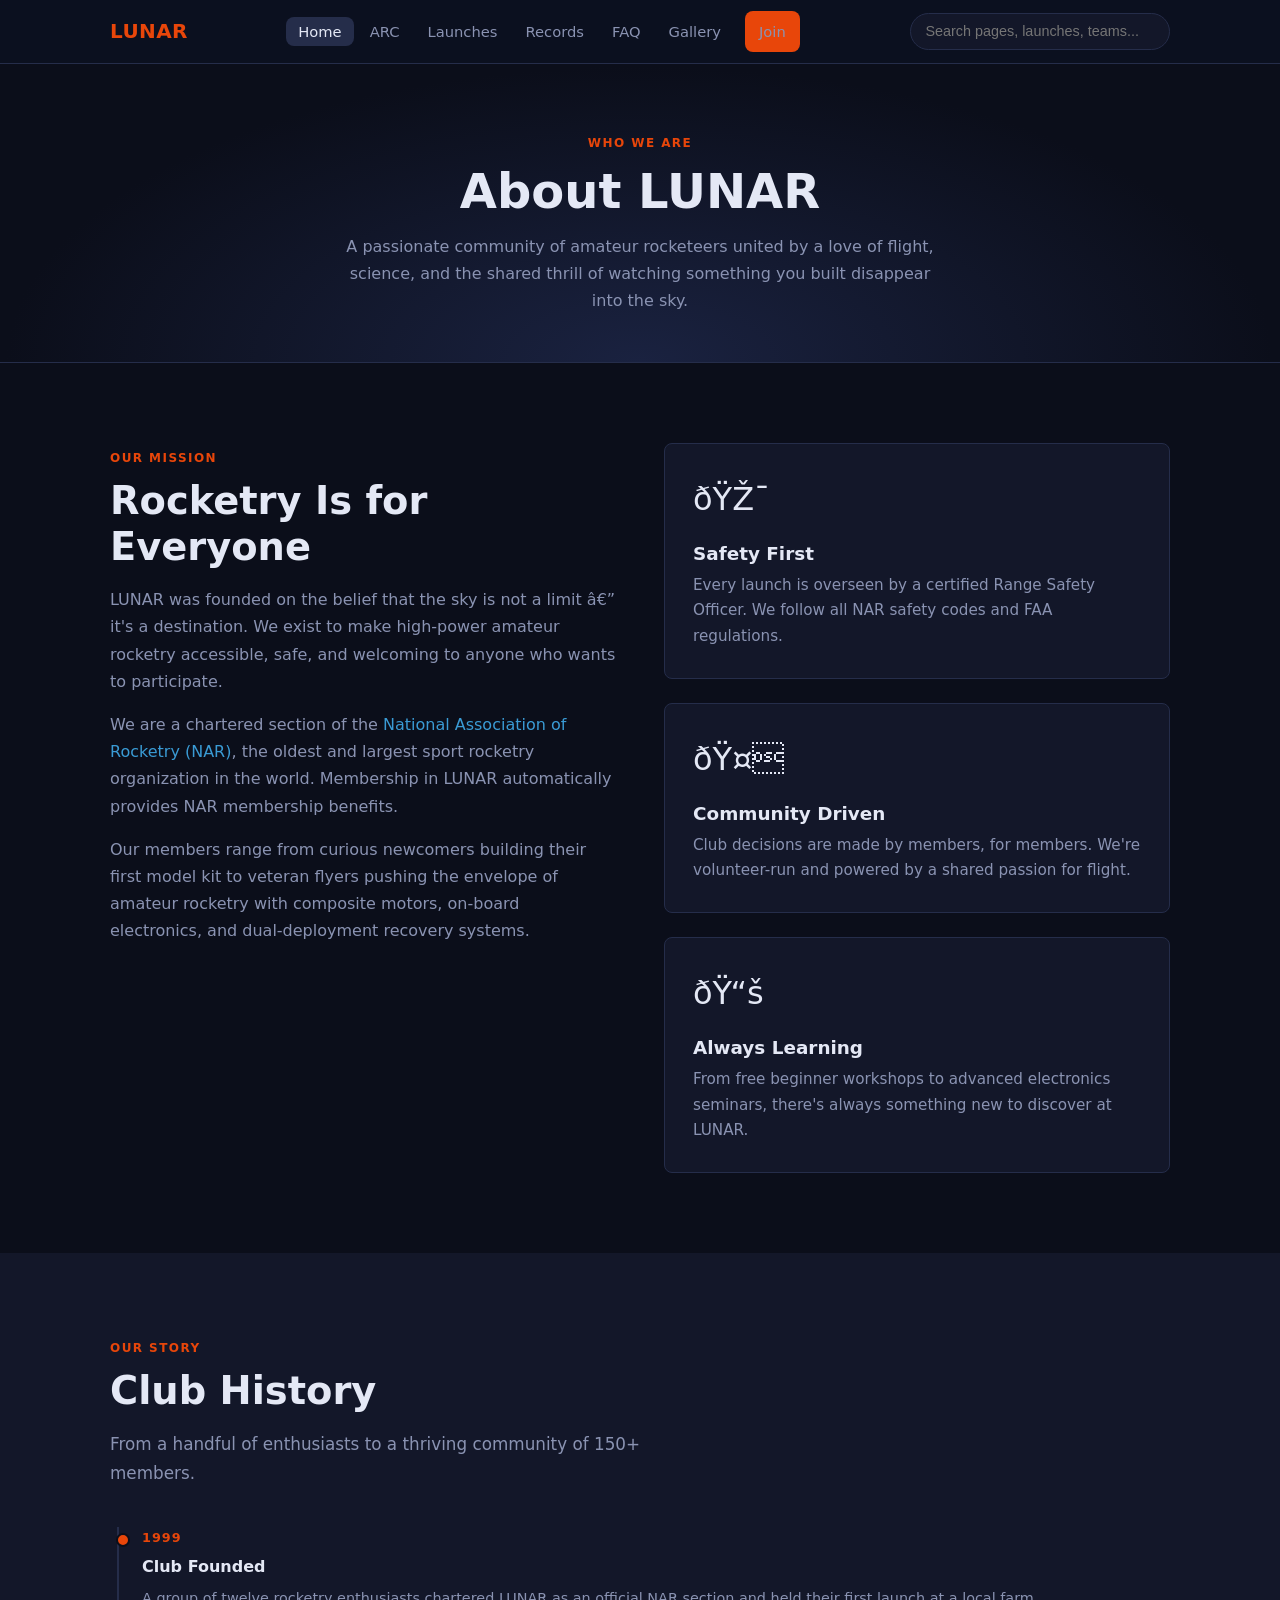
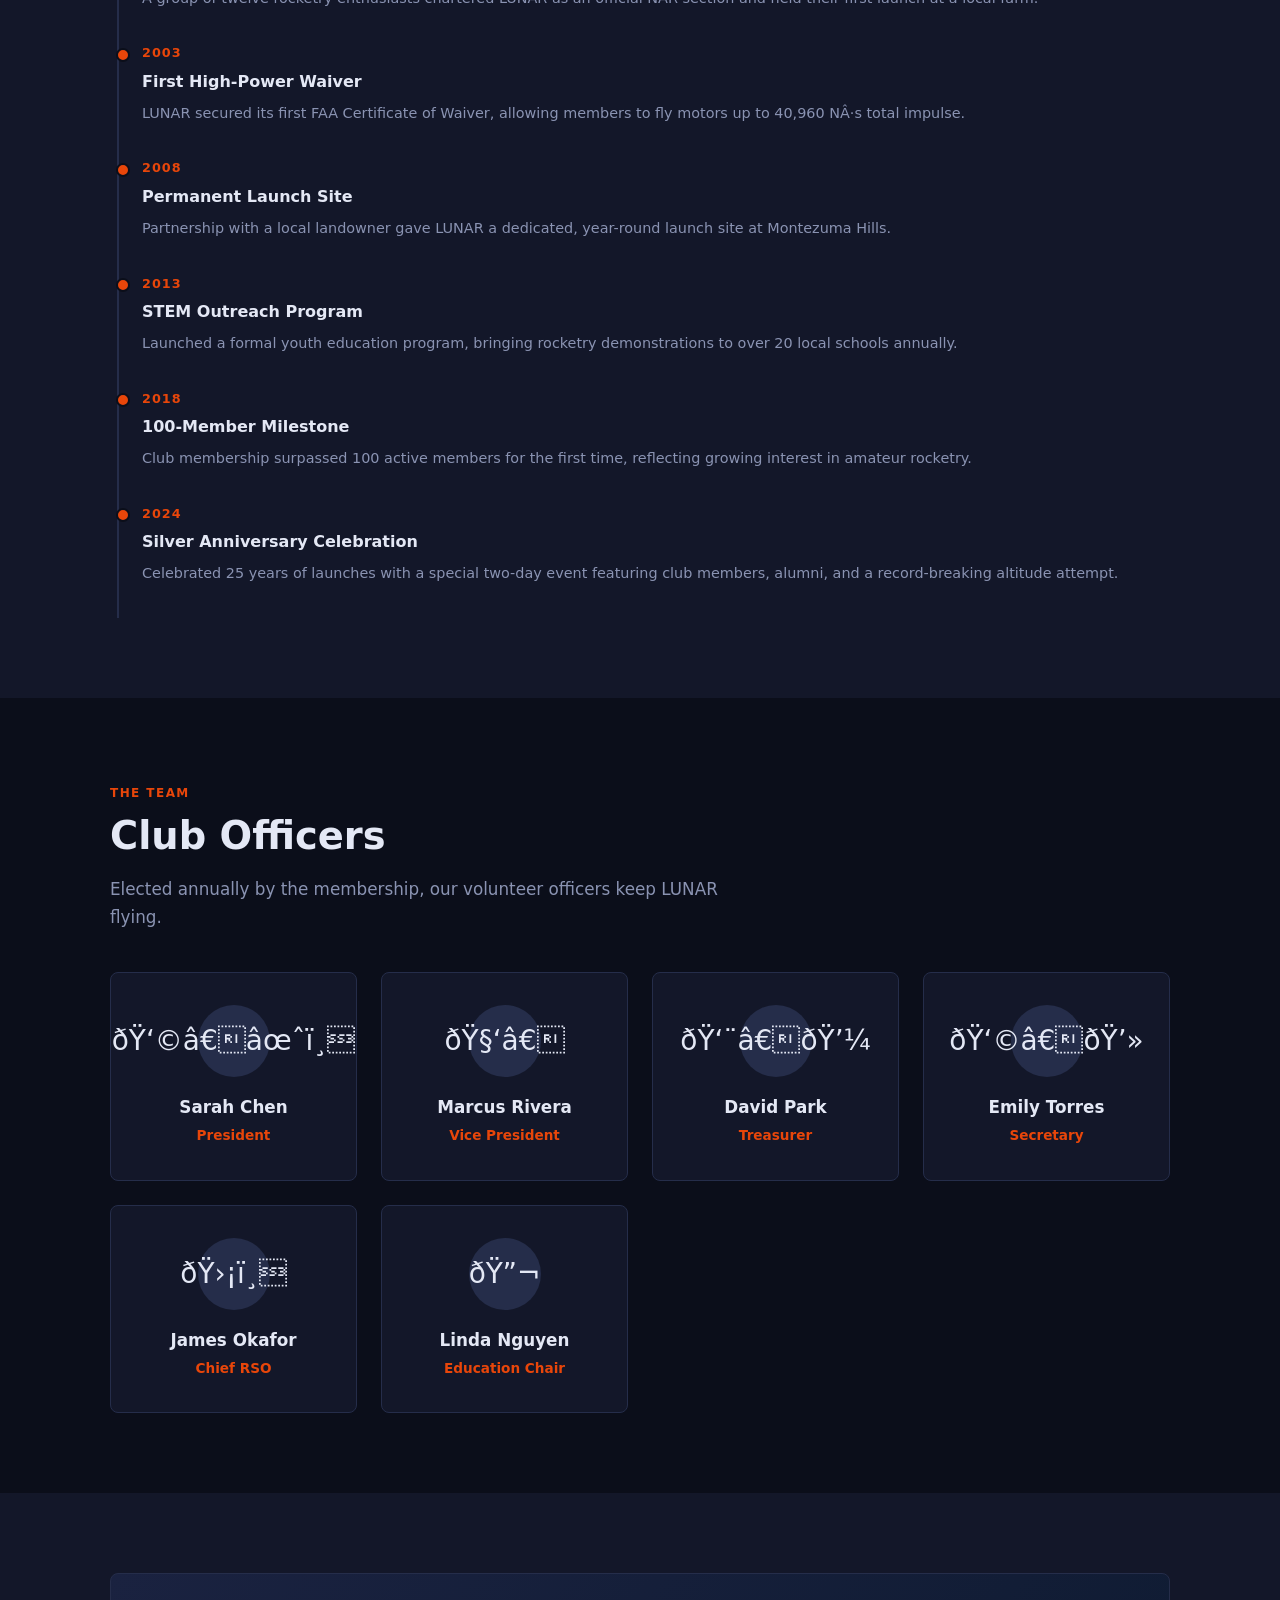
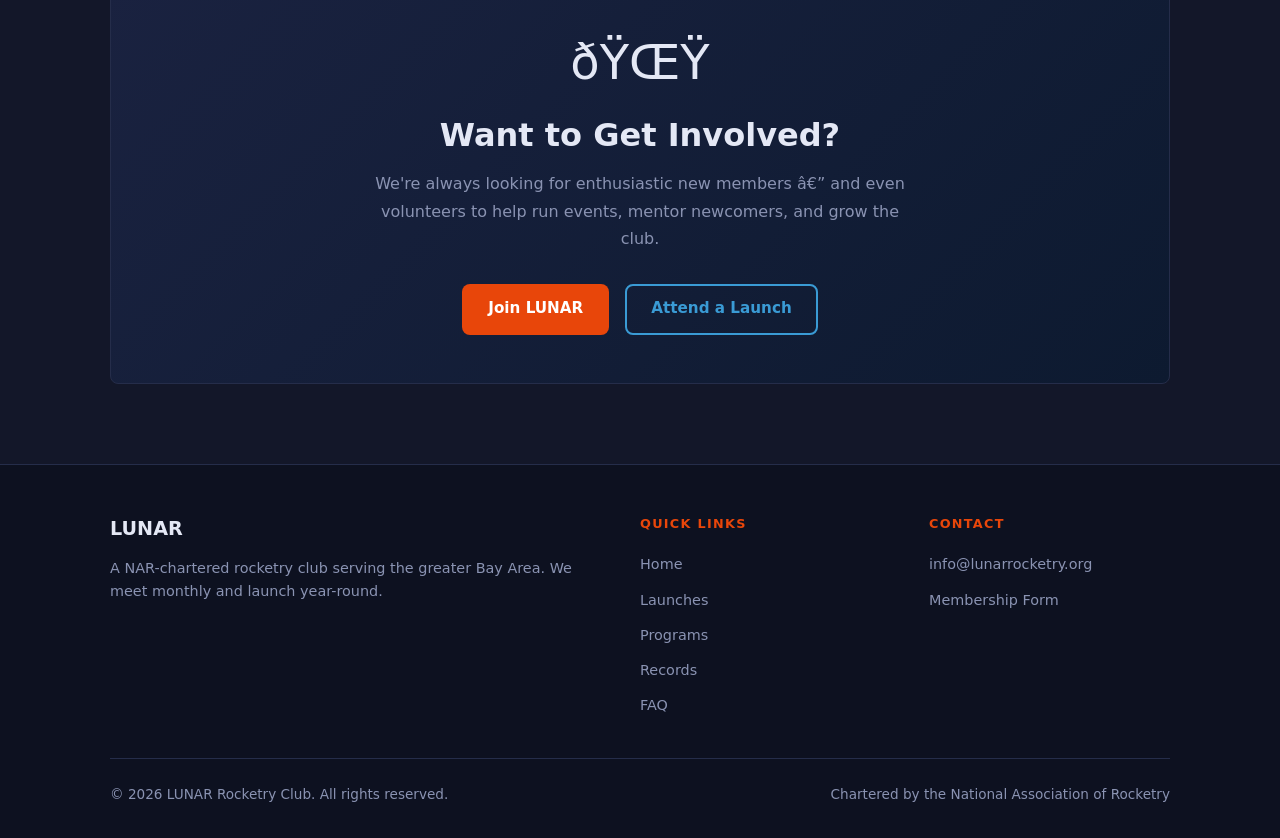
==== commit fee35d1d: "rocketdone" ====
--- a/about.html
+++ b/about.html
@@ -1,9 +1,9 @@
-<!DOCTYPE html>
+﻿<!DOCTYPE html>
 <html lang="en">
 <head>
   <meta charset="UTF-8" />
   <meta name="viewport" content="width=device-width, initial-scale=1.0" />
-  <title>About – LUNAR Rocketry Club</title>
+  <title>About â€“ LUNAR Rocketry Club</title>
   <meta name="description" content="Learn about the history, mission, and leadership of LUNAR, a NAR-chartered amateur rocketry club." />
   <link rel="stylesheet" href="css/style.css" />
 </head>
@@ -13,7 +13,7 @@
 <nav class="nav" role="navigation" aria-label="Main navigation">
   <div class="container nav__inner">
     <a href="index.html" class="nav__logo">
-      <span class="nav__logo-icon">🚀</span>
+      
       <span>LUN<span>AR</span></span>
     </a>
     <button class="nav__hamburger" aria-label="Toggle menu" aria-expanded="false">
@@ -54,7 +54,7 @@
           <p class="section-label">Our Mission</p>
           <h2 class="section-title">Rocketry Is for Everyone</h2>
           <p style="color:var(--color-muted);margin-bottom:1rem">
-            LUNAR was founded on the belief that the sky is not a limit — it's
+            LUNAR was founded on the belief that the sky is not a limit â€” it's
             a destination. We exist to make high-power amateur rocketry accessible,
             safe, and welcoming to anyone who wants to participate.
           </p>
@@ -73,17 +73,17 @@
         <div>
           <div class="cards-grid" style="grid-template-columns:1fr">
             <div class="card">
-              <div class="card__icon">🎯</div>
+              <div class="card__icon">ðŸŽ¯</div>
               <h3 class="card__title">Safety First</h3>
               <p class="card__text">Every launch is overseen by a certified Range Safety Officer. We follow all NAR safety codes and FAA regulations.</p>
             </div>
             <div class="card">
-              <div class="card__icon">🤝</div>
+              <div class="card__icon">ðŸ¤</div>
               <h3 class="card__title">Community Driven</h3>
               <p class="card__text">Club decisions are made by members, for members. We're volunteer-run and powered by a shared passion for flight.</p>
             </div>
             <div class="card">
-              <div class="card__icon">📚</div>
+              <div class="card__icon">ðŸ“š</div>
               <h3 class="card__title">Always Learning</h3>
               <p class="card__text">From free beginner workshops to advanced electronics seminars, there's always something new to discover at LUNAR.</p>
             </div>
@@ -109,7 +109,7 @@
         <div class="timeline-item">
           <div class="timeline-item__year">2003</div>
           <div class="timeline-item__title">First High-Power Waiver</div>
-          <div class="timeline-item__text">LUNAR secured its first FAA Certificate of Waiver, allowing members to fly motors up to 40,960 N·s total impulse.</div>
+          <div class="timeline-item__text">LUNAR secured its first FAA Certificate of Waiver, allowing members to fly motors up to 40,960 NÂ·s total impulse.</div>
         </div>
         <div class="timeline-item">
           <div class="timeline-item__year">2008</div>
@@ -144,32 +144,32 @@
 
       <div class="team-grid">
         <div class="team-card">
-          <div class="team-card__avatar">👩‍✈️</div>
+          <div class="team-card__avatar">ðŸ‘©â€âœˆï¸</div>
           <div class="team-card__name">Sarah Chen</div>
           <div class="team-card__role">President</div>
         </div>
         <div class="team-card">
-          <div class="team-card__avatar">🧑‍🚀</div>
+          <div class="team-card__avatar">ðŸ§‘â€</div>
           <div class="team-card__name">Marcus Rivera</div>
           <div class="team-card__role">Vice President</div>
         </div>
         <div class="team-card">
-          <div class="team-card__avatar">👨‍💼</div>
+          <div class="team-card__avatar">ðŸ‘¨â€ðŸ’¼</div>
           <div class="team-card__name">David Park</div>
           <div class="team-card__role">Treasurer</div>
         </div>
         <div class="team-card">
-          <div class="team-card__avatar">👩‍💻</div>
+          <div class="team-card__avatar">ðŸ‘©â€ðŸ’»</div>
           <div class="team-card__name">Emily Torres</div>
           <div class="team-card__role">Secretary</div>
         </div>
         <div class="team-card">
-          <div class="team-card__avatar">🛡️</div>
+          <div class="team-card__avatar">ðŸ›¡ï¸</div>
           <div class="team-card__name">James Okafor</div>
           <div class="team-card__role">Chief RSO</div>
         </div>
         <div class="team-card">
-          <div class="team-card__avatar">🔬</div>
+          <div class="team-card__avatar">ðŸ”¬</div>
           <div class="team-card__name">Linda Nguyen</div>
           <div class="team-card__role">Education Chair</div>
         </div>
@@ -181,10 +181,10 @@
   <section class="section section--alt">
     <div class="container">
       <div class="cta-box">
-        <div style="font-size:3rem;margin-bottom:0.75rem">🌟</div>
+        <div style="font-size:3rem;margin-bottom:0.75rem">ðŸŒŸ</div>
         <h2 class="cta-box__title">Want to Get Involved?</h2>
         <p class="cta-box__text">
-          We're always looking for enthusiastic new members — and even volunteers
+          We're always looking for enthusiastic new members â€” and even volunteers
           to help run events, mentor newcomers, and grow the club.
         </p>
         <div style="display:flex;gap:1rem;justify-content:center;flex-wrap:wrap">
@@ -202,7 +202,7 @@
   <div class="container">
     <div class="footer__grid">
       <div>
-        <div class="footer__brand-name">🚀 <span>LUNAR</span></div>
+        <div class="footer__brand-name"> <span>LUNAR</span></div>
         <p class="footer__brand-desc">
           A NAR-chartered rocketry club serving the greater Bay Area.
           We meet monthly and launch year-round.
@@ -236,3 +236,6 @@
 <script src="js/main.js"></script>
 </body>
 </html>
+
+
+
--- a/css/style.css
+++ b/css/style.css
@@ -131,7 +131,6 @@
   letter-spacing: 0.02em;
 }
 
-.nav__logo-icon { font-size: 1.5rem; }
 .nav__logo span { color: var(--color-accent); }
 
 .nav__links {
@@ -229,20 +228,36 @@
 @media (max-width: 768px) {
   .nav__hamburger { display: flex; }
   .nav__links {
-    display: none;
-    position: absolute;
+    display: flex;
+    position: fixed;
     top: var(--nav-height);
-    left: 0; right: 0;
+    right: 0;
+    left: auto;
+    width: min(84vw, 340px);
+    height: calc(100dvh - var(--nav-height));
     background: var(--color-bg-nav);
-    border-bottom: 1px solid var(--color-border);
+    border-left: 1px solid var(--color-border);
     flex-direction: column;
     padding: 1rem;
     gap: 0.25rem;
+    overflow-y: auto;
+    transform: translateX(100%);
+    opacity: 0;
+    visibility: hidden;
+    pointer-events: none;
+    transition: transform var(--transition), opacity var(--transition), visibility var(--transition);
+    box-shadow: -18px 0 32px rgba(0, 0, 0, 0.32);
   }
-  .nav__links.open { display: flex; }
+  .nav__links.open {
+    transform: translateX(0);
+    opacity: 1;
+    visibility: visible;
+    pointer-events: auto;
+  }
   .nav__link { width: 100%; padding: 0.65rem 1rem; }
   .nav__cta { margin-left: 0; width: 100%; text-align: center; }
-  .nav__search { width: 100%; margin: 0.75rem 0 0; }
+  .nav__search-host { width: 100%; margin-top: 0.5rem; }
+  .nav__search { width: 100%; min-width: 0; margin: 0; }
 }
 
 /* ---------- Page wrapper ---------- */
@@ -874,6 +889,81 @@
   gap: 1rem;
 }
 
+.launch-site-tabs {
+  display: grid;
+  grid-template-columns: repeat(3, minmax(0, 1fr));
+  gap: 0.75rem;
+  margin-bottom: 1rem;
+}
+
+.launch-site-tab {
+  background: var(--color-bg-card);
+  border: 1px solid var(--color-border);
+  border-radius: 999px;
+  padding: 0.85rem 1rem;
+  color: var(--color-text);
+  text-align: left;
+  cursor: pointer;
+  width: 100%;
+  transition: border-color var(--transition), background var(--transition), transform var(--transition);
+}
+
+.launch-site-tab:hover { transform: translateY(-2px); border-color: var(--color-sky); }
+.launch-site-tab.is-active { background: linear-gradient(135deg, rgba(232,70,10,0.18), rgba(58,155,213,0.18)); border-color: var(--color-sky); }
+
+.launch-site-tab__title { display: block; font-weight: 700; }
+.launch-site-tab__meta { display: block; font-size: 0.78rem; color: var(--color-muted); margin-top: 0.15rem; }
+
+.launch-site-panels {
+  background: var(--color-bg-card);
+  border: 1px solid var(--color-border);
+  border-radius: var(--radius);
+  overflow: hidden;
+}
+
+.launch-site-panel {
+  padding: 1.25rem;
+}
+
+.launch-site-panel + .launch-site-panel { border-top: 1px solid var(--color-border); }
+
+.launch-site-panel.is-active { display: block; }
+
+.launch-site-panel__layout {
+  display: grid;
+  grid-template-columns: minmax(0, 1.1fr) minmax(260px, 0.9fr);
+  gap: 1rem;
+}
+
+.launch-site-card__heading {
+  margin-top: 1rem;
+  margin-bottom: 0.35rem;
+  font-size: 0.82rem;
+  font-weight: 700;
+  letter-spacing: 0.08em;
+  text-transform: uppercase;
+  color: var(--color-accent);
+}
+
+.launch-site-panel__map iframe {
+  width: 100%;
+  min-height: 320px;
+  border: 0;
+  border-radius: calc(var(--radius) - 2px);
+  background: var(--color-bg);
+}
+
+.launch-site-card__map-placeholder {
+  min-height: 320px;
+  display: flex;
+  align-items: center;
+  justify-content: center;
+  background: var(--color-bg);
+  border: 1px dashed var(--color-border);
+  border-radius: calc(var(--radius) - 2px);
+  color: var(--color-muted);
+}
+
 .lost-item {
   background: var(--color-bg-card);
   border: 1px solid var(--color-border);
@@ -923,4 +1013,9 @@
   .countdown-grid { grid-template-columns: repeat(2, minmax(90px, 1fr)); }
   .leader-row { grid-template-columns: auto 1fr; }
   .leader-row__record { text-align: left; grid-column: 2; }
-}
+  .launch-site-tabs { grid-template-columns: 1fr; }
+  .launch-site-tab { width: 100%; }
+  .launch-site-panel__layout { grid-template-columns: 1fr; }
+  .launch-site-panel__map iframe,
+  .launch-site-card__map-placeholder { min-height: 240px; }
+}
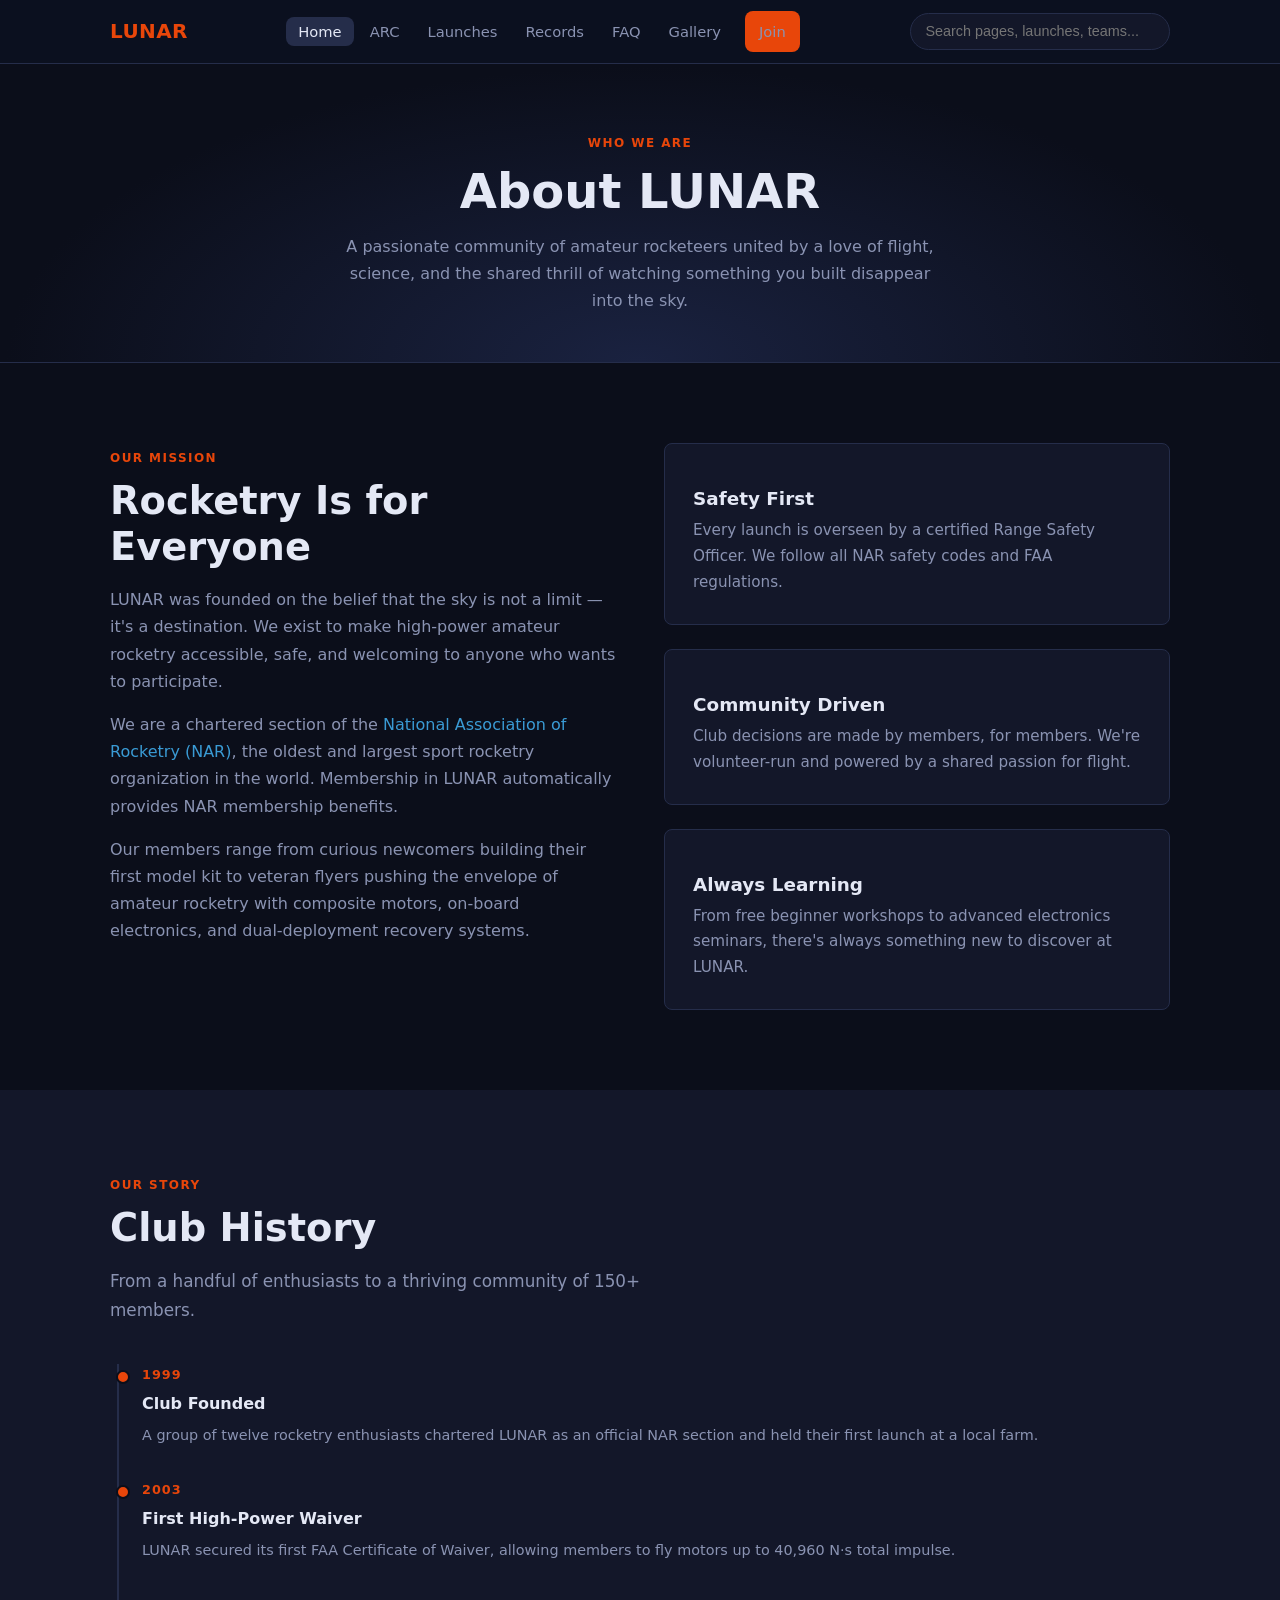
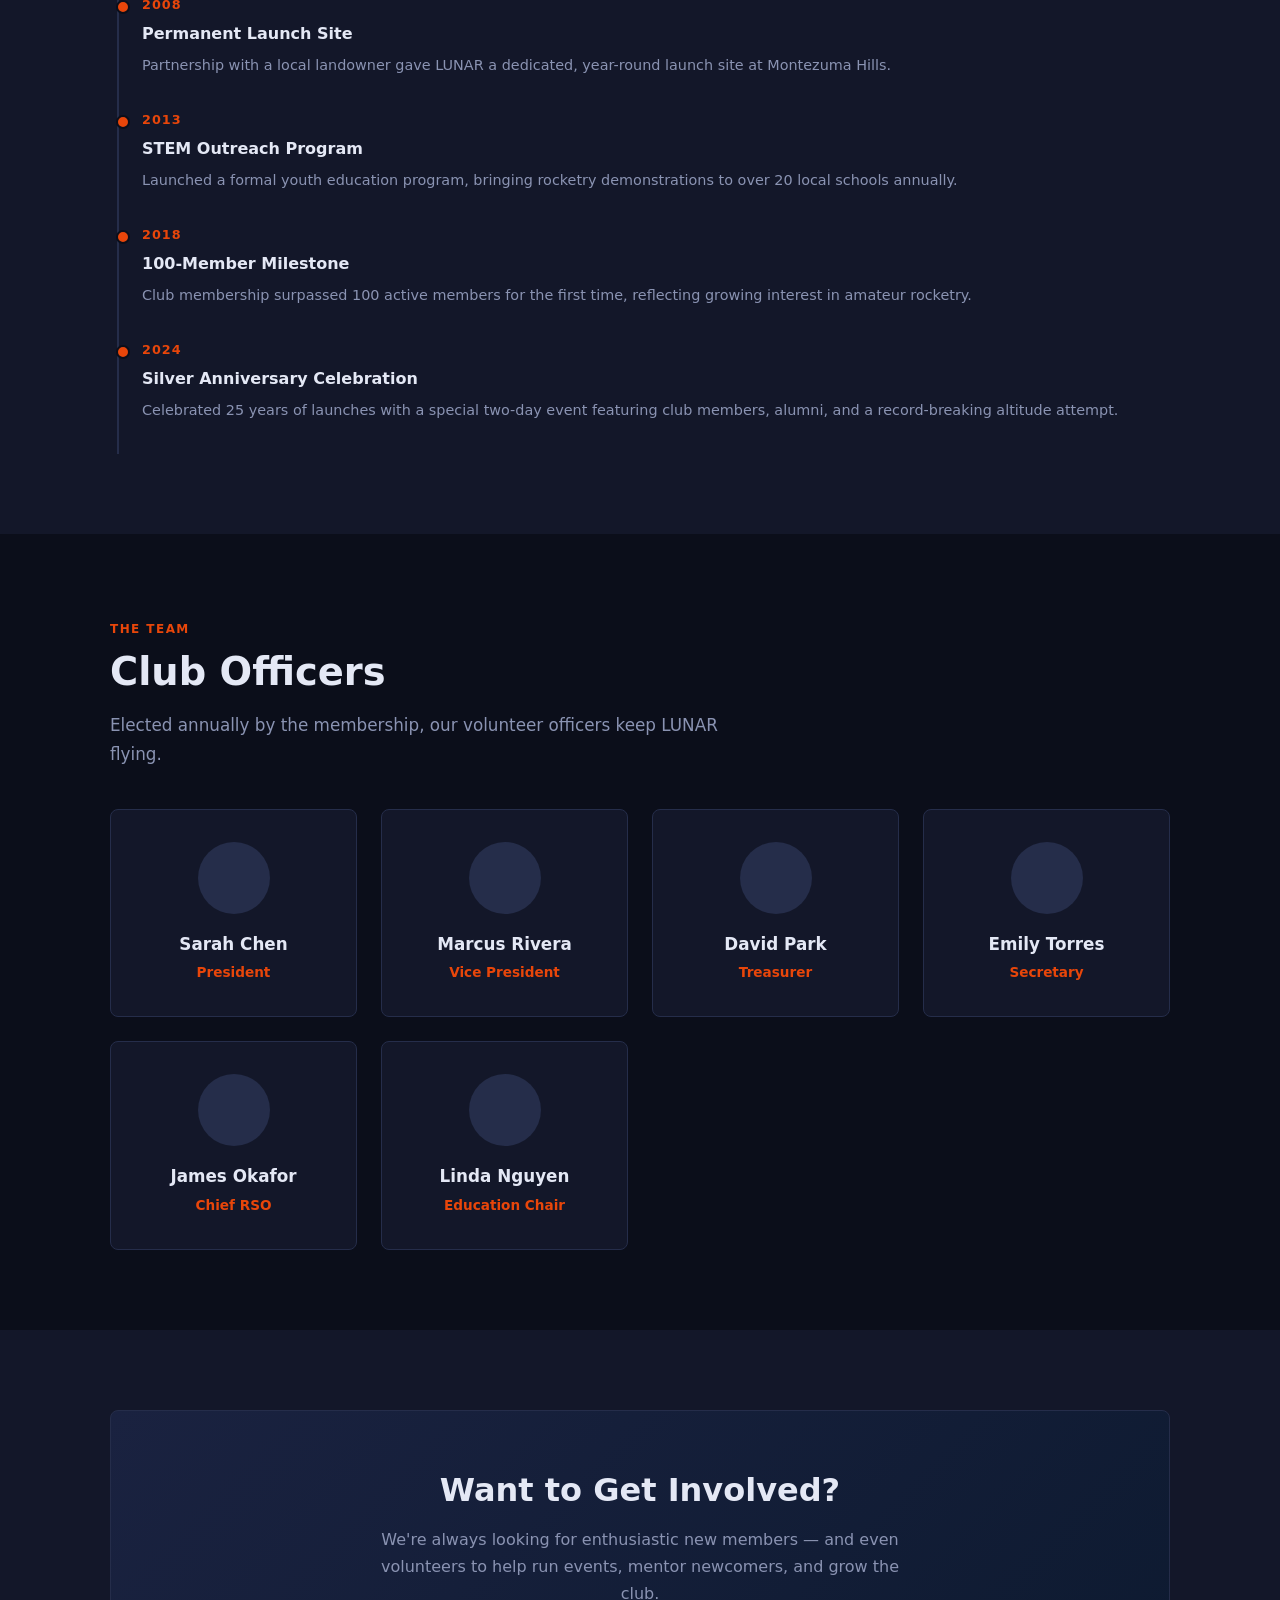
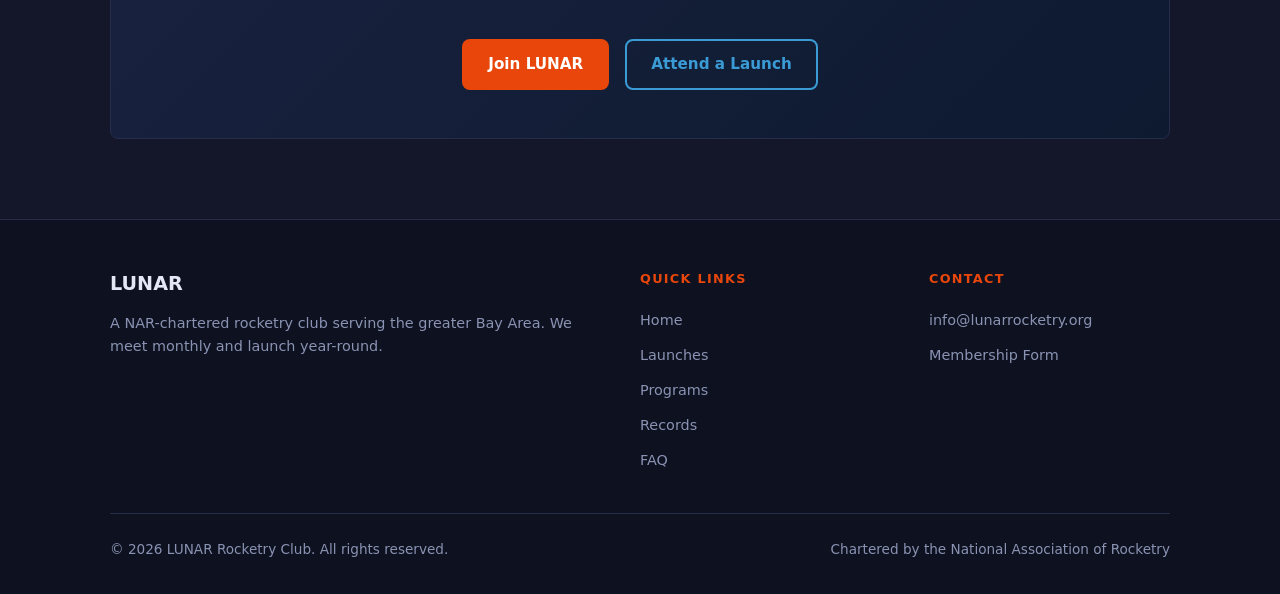
==== commit 25340ad4: "Stopping Corruption" ====
--- a/about.html
+++ b/about.html
@@ -3,7 +3,7 @@
 <head>
   <meta charset="UTF-8" />
   <meta name="viewport" content="width=device-width, initial-scale=1.0" />
-  <title>About â€“ LUNAR Rocketry Club</title>
+  <title>About – LUNAR Rocketry Club</title>
   <meta name="description" content="Learn about the history, mission, and leadership of LUNAR, a NAR-chartered amateur rocketry club." />
   <link rel="stylesheet" href="css/style.css" />
 </head>
@@ -54,7 +54,7 @@
           <p class="section-label">Our Mission</p>
           <h2 class="section-title">Rocketry Is for Everyone</h2>
           <p style="color:var(--color-muted);margin-bottom:1rem">
-            LUNAR was founded on the belief that the sky is not a limit â€” it's
+            LUNAR was founded on the belief that the sky is not a limit — it's
             a destination. We exist to make high-power amateur rocketry accessible,
             safe, and welcoming to anyone who wants to participate.
           </p>
@@ -73,17 +73,17 @@
         <div>
           <div class="cards-grid" style="grid-template-columns:1fr">
             <div class="card">
-              <div class="card__icon">ðŸŽ¯</div>
+              <div class="card__icon"></div>
               <h3 class="card__title">Safety First</h3>
               <p class="card__text">Every launch is overseen by a certified Range Safety Officer. We follow all NAR safety codes and FAA regulations.</p>
             </div>
             <div class="card">
-              <div class="card__icon">ðŸ¤</div>
+              <div class="card__icon"></div>
               <h3 class="card__title">Community Driven</h3>
               <p class="card__text">Club decisions are made by members, for members. We're volunteer-run and powered by a shared passion for flight.</p>
             </div>
             <div class="card">
-              <div class="card__icon">ðŸ“š</div>
+              <div class="card__icon"></div>
               <h3 class="card__title">Always Learning</h3>
               <p class="card__text">From free beginner workshops to advanced electronics seminars, there's always something new to discover at LUNAR.</p>
             </div>
@@ -109,7 +109,7 @@
         <div class="timeline-item">
           <div class="timeline-item__year">2003</div>
           <div class="timeline-item__title">First High-Power Waiver</div>
-          <div class="timeline-item__text">LUNAR secured its first FAA Certificate of Waiver, allowing members to fly motors up to 40,960 NÂ·s total impulse.</div>
+          <div class="timeline-item__text">LUNAR secured its first FAA Certificate of Waiver, allowing members to fly motors up to 40,960 N·s total impulse.</div>
         </div>
         <div class="timeline-item">
           <div class="timeline-item__year">2008</div>
@@ -144,32 +144,32 @@
 
       <div class="team-grid">
         <div class="team-card">
-          <div class="team-card__avatar">ðŸ‘©â€âœˆï¸</div>
+          <div class="team-card__avatar"></div>
           <div class="team-card__name">Sarah Chen</div>
           <div class="team-card__role">President</div>
         </div>
         <div class="team-card">
-          <div class="team-card__avatar">ðŸ§‘â€</div>
+          <div class="team-card__avatar"></div>
           <div class="team-card__name">Marcus Rivera</div>
           <div class="team-card__role">Vice President</div>
         </div>
         <div class="team-card">
-          <div class="team-card__avatar">ðŸ‘¨â€ðŸ’¼</div>
+          <div class="team-card__avatar"></div>
           <div class="team-card__name">David Park</div>
           <div class="team-card__role">Treasurer</div>
         </div>
         <div class="team-card">
-          <div class="team-card__avatar">ðŸ‘©â€ðŸ’»</div>
+          <div class="team-card__avatar"></div>
           <div class="team-card__name">Emily Torres</div>
           <div class="team-card__role">Secretary</div>
         </div>
         <div class="team-card">
-          <div class="team-card__avatar">ðŸ›¡ï¸</div>
+          <div class="team-card__avatar"></div>
           <div class="team-card__name">James Okafor</div>
           <div class="team-card__role">Chief RSO</div>
         </div>
         <div class="team-card">
-          <div class="team-card__avatar">ðŸ”¬</div>
+          <div class="team-card__avatar"></div>
           <div class="team-card__name">Linda Nguyen</div>
           <div class="team-card__role">Education Chair</div>
         </div>
@@ -181,10 +181,10 @@
   <section class="section section--alt">
     <div class="container">
       <div class="cta-box">
-        <div style="font-size:3rem;margin-bottom:0.75rem">ðŸŒŸ</div>
+        <div style="font-size:3rem;margin-bottom:0.75rem"></div>
         <h2 class="cta-box__title">Want to Get Involved?</h2>
         <p class="cta-box__text">
-          We're always looking for enthusiastic new members â€” and even volunteers
+          We're always looking for enthusiastic new members — and even volunteers
           to help run events, mentor newcomers, and grow the club.
         </p>
         <div style="display:flex;gap:1rem;justify-content:center;flex-wrap:wrap">
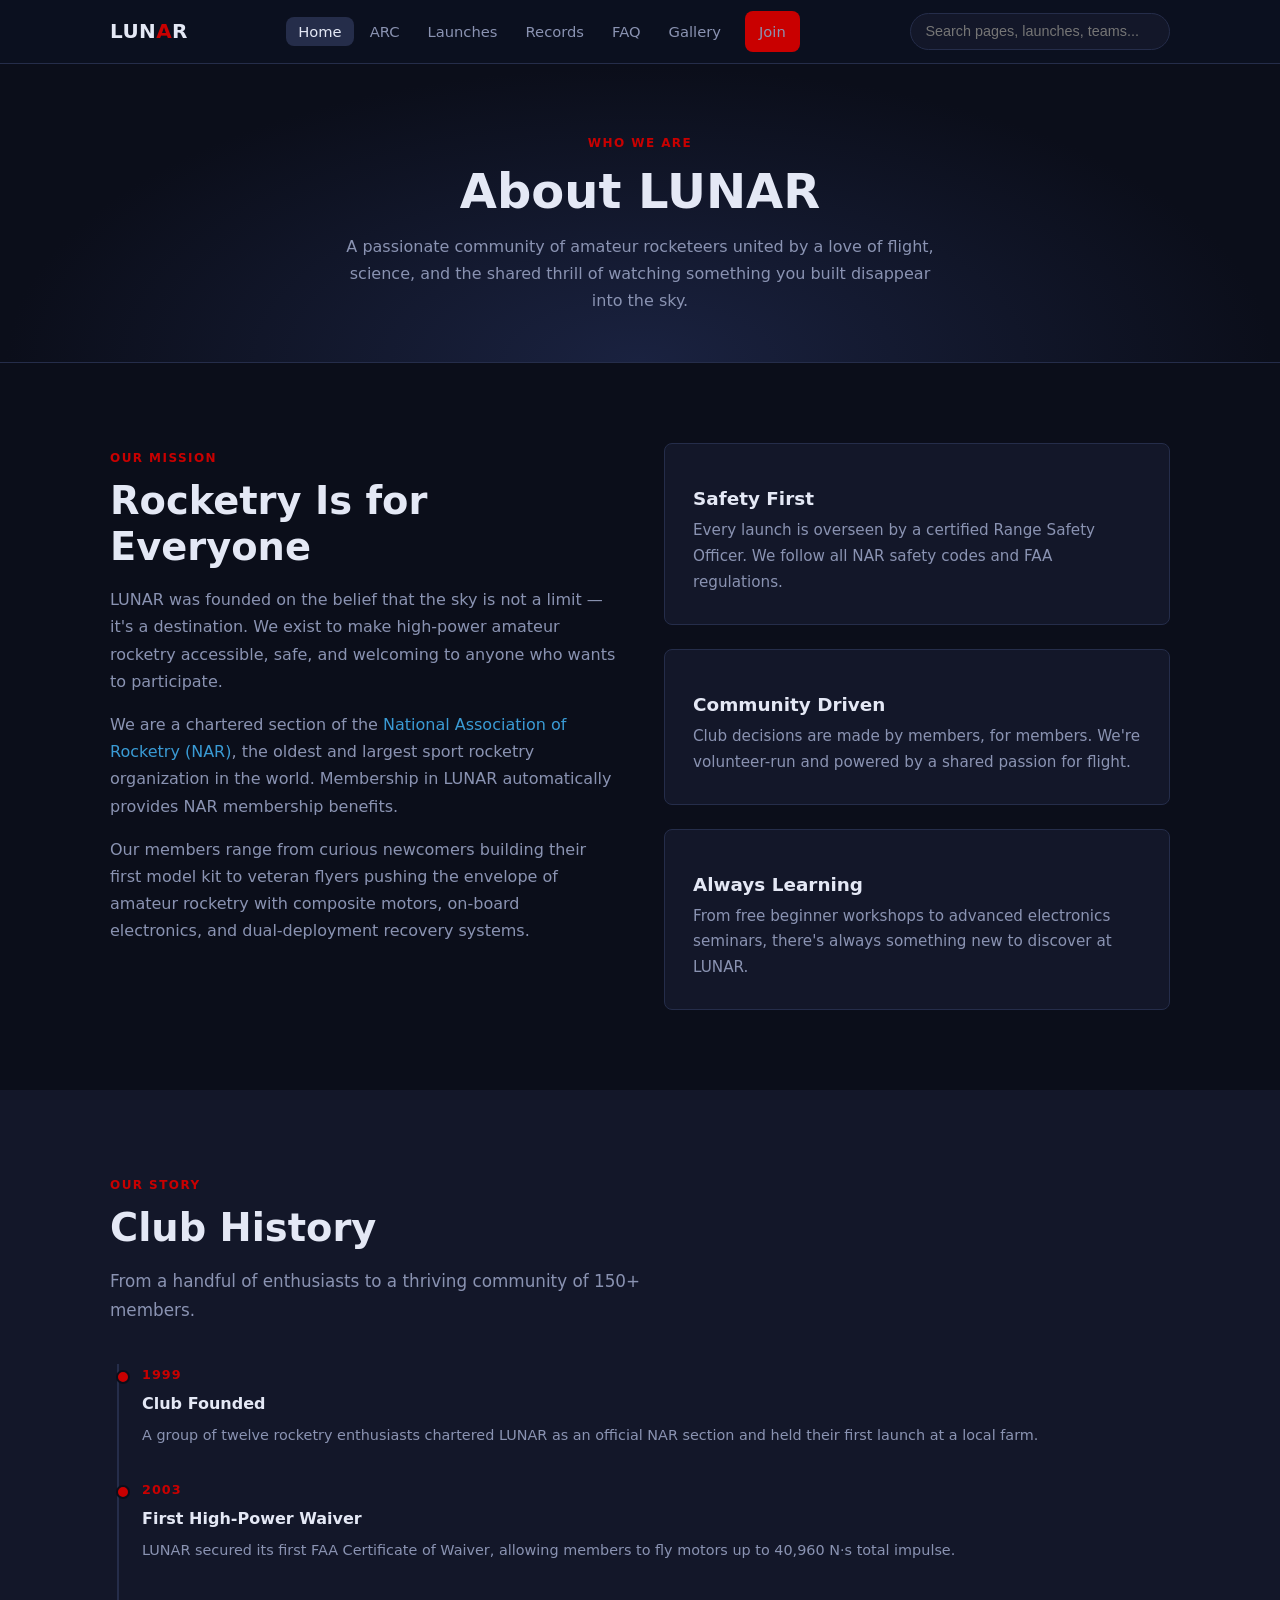
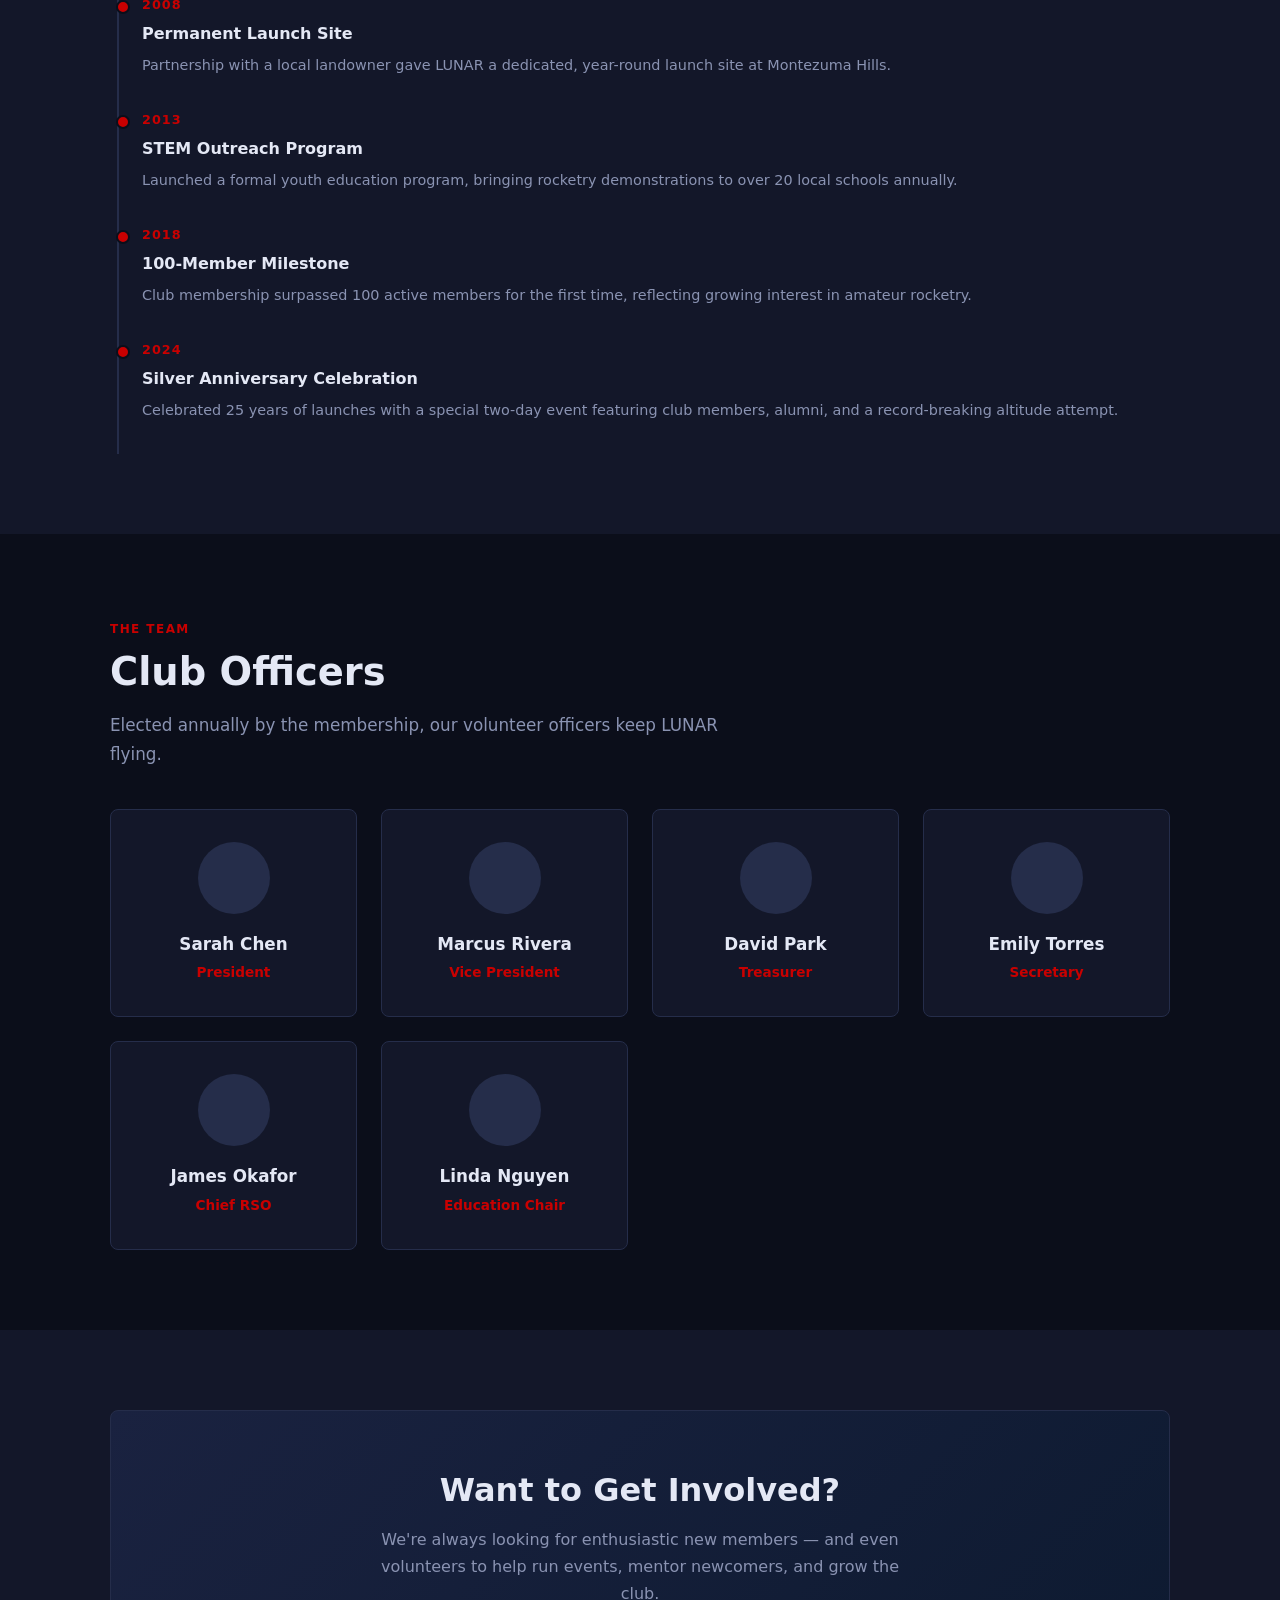
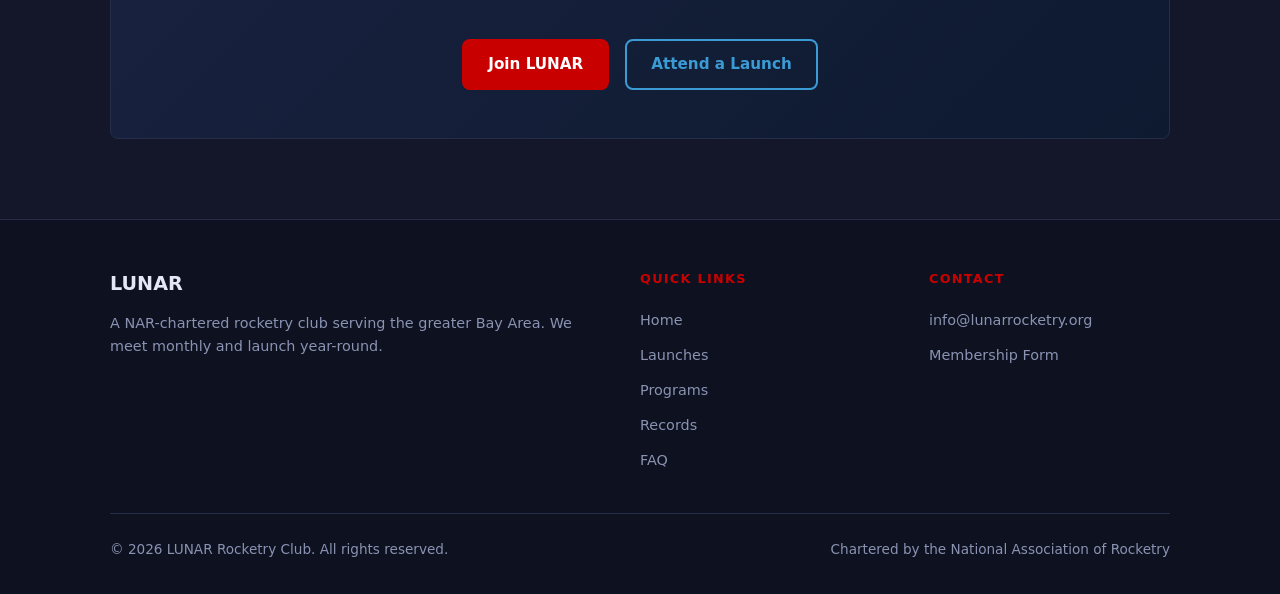
==== commit 7fa93f3c: "just the fixings" ====
--- a/about.html
+++ b/about.html
@@ -5,6 +5,7 @@
   <meta name="viewport" content="width=device-width, initial-scale=1.0" />
   <title>About – LUNAR Rocketry Club</title>
   <meta name="description" content="Learn about the history, mission, and leadership of LUNAR, a NAR-chartered amateur rocketry club." />
+  <link rel="icon" href="favicon.ico" type="image/x-icon" />
   <link rel="stylesheet" href="css/style.css" />
 </head>
 <body>
@@ -14,7 +15,7 @@
   <div class="container nav__inner">
     <a href="index.html" class="nav__logo">
       
-      <span>LUN<span>AR</span></span>
+      <span><span style="color: var(--color-text);">LUN</span><span style="color: var(--color-accent);">A</span><span style="color: var(--color-text);">R</span></span>
     </a>
     <button class="nav__hamburger" aria-label="Toggle menu" aria-expanded="false">
       <span></span><span></span><span></span>
--- a/css/style.css
+++ b/css/style.css
@@ -7,8 +7,8 @@
   --color-bg: #0b0e1a;
   --color-bg-card: #131729;
   --color-bg-nav: #0d1120;
-  --color-accent: #e8460a;
-  --color-accent-light: #ff6a35;
+  --color-accent: #c90000;
+  --color-accent-light: #e63333;
   --color-sky: #3a9bd5;
   --color-text: #e4e8f5;
   --color-muted: #8a93b2;
@@ -238,8 +238,9 @@
     background: var(--color-bg-nav);
     border-left: 1px solid var(--color-border);
     flex-direction: column;
+    align-items: flex-start;
     padding: 1rem;
-    gap: 0.25rem;
+    gap: 0.5rem;
     overflow-y: auto;
     transform: translateX(100%);
     opacity: 0;
@@ -254,9 +255,14 @@
     visibility: visible;
     pointer-events: auto;
   }
-  .nav__link { width: 100%; padding: 0.65rem 1rem; }
+  .nav__link {
+    width: 100%;
+    padding: 0.45rem 1rem;
+    font-size: 1.1rem;
+    text-align: left;
+  }
   .nav__cta { margin-left: 0; width: 100%; text-align: center; }
-  .nav__search-host { width: 100%; margin-top: 0.5rem; }
+  .nav__search-host { width: 100%; margin-top: 0.75rem; }
   .nav__search { width: 100%; min-width: 0; margin: 0; }
 }
 
@@ -706,6 +712,50 @@
 .footer__nar a { color: var(--color-muted); }
 .footer__nar a:hover { color: var(--color-sky); }
 
+.back-to-top {
+  position: fixed;
+  right: 1rem;
+  bottom: 1rem;
+  width: 3rem;
+  height: 3rem;
+  border: 1px solid var(--color-border);
+  border-radius: 0.75rem;
+  background: rgba(19, 23, 41, 0.95);
+  color: var(--color-text);
+  display: grid;
+  place-items: center;
+  font-size: 1.25rem;
+  font-weight: 700;
+  cursor: pointer;
+  box-shadow: 0 10px 24px rgba(0, 0, 0, 0.25);
+  opacity: 0;
+  transform: translateY(0.5rem);
+  pointer-events: none;
+  transition: opacity var(--transition), transform var(--transition), border-color var(--transition), background var(--transition);
+  z-index: 1100;
+}
+
+.back-to-top:hover {
+  border-color: var(--color-sky);
+  background: var(--color-bg-nav);
+}
+
+.back-to-top.is-visible {
+  opacity: 1;
+  transform: translateY(0);
+  pointer-events: auto;
+}
+
+@media (max-width: 600px) {
+  .back-to-top {
+    right: 0.75rem;
+    bottom: 0.75rem;
+    width: 2.75rem;
+    height: 2.75rem;
+    border-radius: 0.65rem;
+  }
+}
+
 /* ---------- New Data-Driven Sections ---------- */
 .hero--compact {
   min-height: 64vh;
@@ -962,6 +1012,21 @@
   border: 1px dashed var(--color-border);
   border-radius: calc(var(--radius) - 2px);
   color: var(--color-muted);
+}
+
+@media (max-width: 600px) {
+  .launch-site-panel__layout {
+    grid-template-columns: 1fr;
+  }
+
+  .launch-site-panel__map {
+    order: -1;
+  }
+
+  .launch-site-panel__map iframe,
+  .launch-site-card__map-placeholder {
+    min-height: 220px;
+  }
 }
 
 .lost-item {
